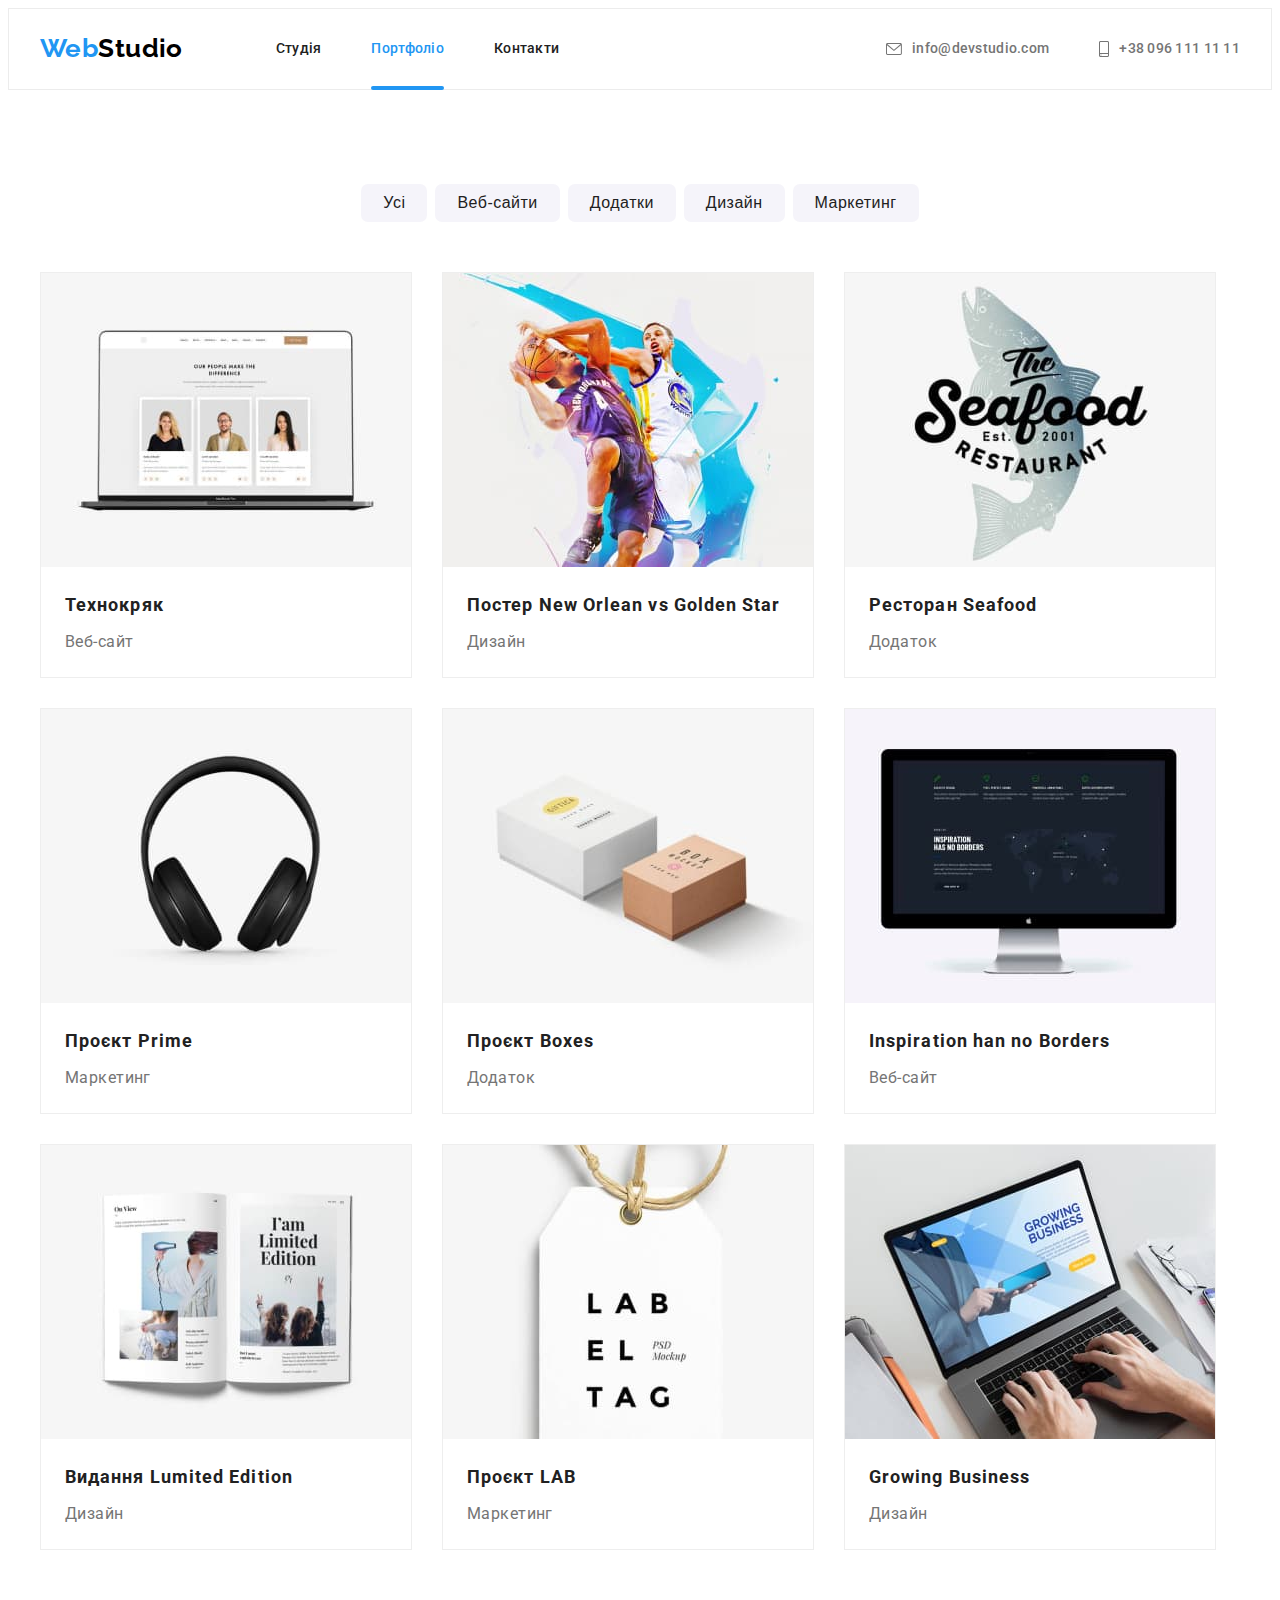
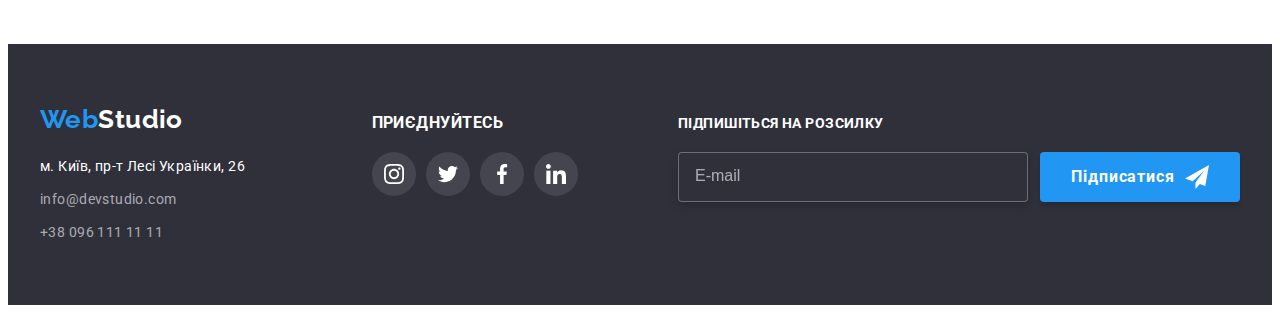
==== portfolio.html @ 1c56b386 "Homework 7 Module 7" ====
<!DOCTYPE html>
<html lang="uk">

<head>
    <meta charset="UTF-8">
    <meta http-equiv="X-UA-Compatible" content="IE=edge">
    <meta name="viewport" content="width=device-width, initial-scale=1.0">
    <title>Portfolio</title>
    <link rel="preconnect" href="https://fonts.googleapis.com">
    <link rel="preconnect" href="https://fonts.gstatic.com" crossorigin>
    <link href="https://fonts.googleapis.com/css2?family=Raleway:wght@700&family=Roboto:wght@400;500;700;900&display=swap" rel="stylesheet">
    <link rel="stylesheet" href="https://cdnjs.cloudflare.com/ajax/libs/modern-normalize/1.1.0/modern-normalize.min.css" integrity="sha512-wpPYUAdjBVSE4KJnH1VR1HeZfpl1ub8YT/NKx4PuQ5NmX2tKuGu6U/JRp5y+Y8XG2tV+wKQpNHVUX03MfMFn9Q==" crossorigin="anonymous" referrerpolicy="no-referrer" />
    <link rel="stylesheet" href="./css/style.css">
</head>

<body>
    <header class="header">
        <div class="header-container container">
        <nav class="header-nav">
        <a href="./index.html" class="logo link"><span class="accent">Web</span>Studio</a>
        <ul class="nav-list list">
            <li><a href="./index.html" class="nav-link link">Студія</a></li>
            <li><a href="./index.html" class="nav-link link current">Портфоліо</a></li>
            <li><a href="./index.html" class="nav-link link">Контакти</a></li>
        </ul>
        </nav>
      <ul class="nav-list list">
            <li><a href="mailto:info@devstudio.com" class="contact-link link"><svg width="16" height="12" class="nav-mail-icons">
                        <use href="./img/icons.svg.svg#icon-envelope"></use>
                    </svg>info@devstudio.com</a>
                </li>

                <li><a href="tel:+380961111111" class="contact-link link"><svg width="10" height="16" class="nav-tel-icons">
                        <use href="./img/icons.svg.svg#icon-smartphone"></use>
                    </svg>+38 096 111 11 11</a>
                </li>
        </ul>
        </div>
    </header>

    <main>
        <section class="buttons-section section">
            <div class="container">
            <h1 class="visually-hidden">Портфоліо</h1>
            <ul class="buttons-list list">
                <li><button type="button" class="btn">Усі</button></li>
                <li><button type="button" class="btn">Веб-сайти</button></li>
                <li><button type="button" class="btn">Додатки</button></li>
                <li><button type="button" class="btn">Дизайн</button></li>
                <li><button type="button" class="btn">Маркетинг</button></li>
            </ul>
            <ul class="projects-list list">
            <li class="projects-item">
                <div class="projects-thumb">
                <img class="projects-photo" width="370" src="./img/img_8.jpg" alt="Технокряк">
                <p class="projects-cover-text">Ресурс пропонує комплексні пропозиції з різним рівнем функціоналу та сервісів.
                  Все це дозволить відвідувачу отримати вичерпні відомості про компанію чи приватну особу.
                </p>
                </div>
                <div class="projects-container">
                <h2 class="projects-title">Технокряк</h2>
                <p class="projects-text">Веб-сайт</p>
                </div>
            </li>
            <li class="projects-item">
                <div class="projects-thumb">
                <img class="projects-photo"  width="370" src="./img/img_9.jpg" alt="Постер Новий Орлеан проти Голд Стар">
                <p class="projects-cover-text">Ресурс пропонує комплексні пропозиції з різним рівнем функціоналу та сервісів.
                  Все це дозволить відвідувачу отримати вичерпні відомості про компанію чи приватну особу.
                </p>
                </div>
                <div class="projects-container">
                <h2 class="projects-title">Постер<span lang="en"> New Orlean vs Golden Star</span></h2>
                <p class="projects-text">Дизайн</p>
                </div>
            </li>
            <li class="projects-item">
                <div class="projects-thumb">
                <img class="projects-photo" width="370" src="./img/img_10.jpg" alt="Ресторан морепродуктів">
                <p class="projects-cover-text">Ресурс пропонує комплексні пропозиції з різним рівнем функціоналу та сервісів.
                  Все це дозволить відвідувачу отримати вичерпні відомості про компанію чи приватну особу.
                </p>
                </div>
                <div class="projects-container">
                <h2 class="projects-title">Ресторан<span lang="en"> Seafood</span></h2>
                <p class="projects-text">Додаток</p>
                </div>
            </li>
            <li class="projects-item">
                <div class="projects-thumb">
                <img class="projects-photo" width="370" src="./img/img_11.jpg" alt="Проєкт прайм">
                <p class="projects-cover-text">Ресурс пропонує комплексні пропозиції з різним рівнем функціоналу та сервісів.
                  Все це дозволить відвідувачу отримати вичерпні відомості про компанію чи приватну особу.
                </p>
                </div>
                <div class="projects-container">
                <h2 class="projects-title">Проєкт<span lang="en"> Prime</span></h2>
                <p class="projects-text">Маркетинг</p>
                </div>
            </li>
            <li class="projects-item">
                <div class="projects-thumb">
                <img class="projects-photo"width="370" src="./img/img_12.jpg" alt="Проєкт боксес">
                <p class="projects-cover-text">Ресурс пропонує комплексні пропозиції з різним рівнем функціоналу та сервісів.
                  Все це дозволить відвідувачу отримати вичерпні відомості про компанію чи приватну особу.
                </p>
                </div>
                <div class="projects-container">
                <h2 class="projects-title">Проєкт<span lang="en"> Boxes</span></h2>
                <p class="projects-text">Додаток</p>
                </div>
            </li>
            <li class="projects-item">
                <div class="projects-thumb">
                <img class="projects-photo" width="370" src="./img/img_13.jpg" alt="Натхнення не має меж">
                <p class="projects-cover-text">Ресурс пропонує комплексні пропозиції з різним рівнем функціоналу та сервісів.
                  Все це дозволить відвідувачу отримати вичерпні відомості про компанію чи приватну особу.
                </p>
                </div>
                <div class="projects-container">
                <h2 lang="en" class="projects-title">Inspiration han no Borders</h2>
                <p class="projects-text">Веб-сайт</p>
                </div>
            </li>
            <li  class="projects-item">
                <div class="projects-thumb">
                <img class="projects-photo" width="370" src="./img/img_14.jpg" alt="Обмежене видання ">
                <p class="projects-cover-text">Ресурс пропонує комплексні пропозиції з різним рівнем функціоналу та сервісів.
                  Все це дозволить відвідувачу отримати вичерпні відомості про компанію чи приватну особу.
                </p>
                </div>
                <div class="projects-container">
                <h2 class="projects-title">Видання<span lang="en"> Lumited Edition</span></h2>
                <p class="projects-text">Дизайн</p>
                </div>
            </li>
            <li class="projects-item">
                <div class="projects-thumb">
                <img class="projects-photo" width="370" src="./img/img_15.jpg" alt="Проєкт ЛАБ">
                <p class="projects-cover-text">Ресурс пропонує комплексні пропозиції з різним рівнем функціоналу та сервісів.
                  Все це дозволить відвідувачу отримати вичерпні відомості про компанію чи приватну особу.
                </p>
                </div>
                <div class="projects-container">
                <h2 class="projects-title">Проєкт<span lang="en"> LAB</span></h2>
                <p class="projects-text">Маркетинг</p>
                </div>
            </li>
            <li class="projects-item">
                <div class="projects-thumb">
                <img class="projects-photo" width="370" src="./img/img_16.jpg" alt="Зростаючий бізнес">
                <p class="projects-cover-text">Ресурс пропонує комплексні пропозиції з різним рівнем функціоналу та сервісів.
                  Все це дозволить відвідувачу отримати вичерпні відомості про компанію чи приватну особу.
                </p>
                </div>
                <div class="projects-container">
                <h2 lang="en" class="projects-title">Growing Business</h2>
                <p class="projects-text">Дизайн</p>
                </div>
            </li>
            </ul>
            </div>
        </section>
    </main>

    <footer class="footer">
        <div class="container footer-container">
        <div class="footer-address-container">
        <a href="./index.html" class="logo-footer link"><span class="accent">Web</span>Studio</a>
        <address class="address-section">
        <ul class="address-list list">
            <li><a href="https://goo.gl/maps/4PZa5DfbGdoa5Pz3A" target="_blank" 
                rel="noopener norferrer nofollow" class="footer-map link">м. Київ, пр-т Лесі Українки, 26</a></li>
            <li><a href="mailto:info@devstudio.com" class="footer-contact-link link">info@devstudio.com</a></li>
            <li><a href="tel:+380961111111" class="footer-contact-link link">+38 096 111 11 11</a></li>
        </ul>
        </address>
        </div>
        <div class="social-container">
            <h3 class="social-title">приєднуйтесь</h3>
            <ul class="social-list list">
                <li class="social-items"><a href="#" class="social-link link"> 
                    <svg width="20" height="20" class="social-icons">
                        <use href="./img/icons.svg.svg#icon-instagram-footer"></use>
                    </svg>
                </a></li>
                <li class="social-items"><a href="#" class="social-link link">
                    <svg width="20" height="20" class="social-icons">
                        <use href="./img/icons.svg.svg#icon-twitter-footer"></use>
                    </svg>
                </a></li>
                <li class="social-items"><a href="#" class="social-link link">
                    <svg width="20" height="20" class="social-icons">
                        <use href="./img/icons.svg.svg#icon-facebook-footer"></use>
                    </svg>
                </a></li>
                <li class="social-items"><a href="#" class="social-link link">
                    <svg width="20" height="20" class="social-icons">
                        <use href="./img/icons.svg.svg#icon-linkedin-footer"></use>
                    </svg>
                </a></li>
            </ul>
        </div>

        <form class="footer-form">
          <p class="footer-form-text">підпишіться на розсилку</p>
          <div class="footer-form-container">
            <input class="footer-input" type="email" name="email" placeholder="E-mail"/>
            <button type="submit" class="footer-submit">
              Підписатися
              <svg class="footer-form-icon" width="24" height="24">
                <use href="./img/icons.svg.svg#icon-send"></use>
              </svg>
            </button>
          </div>
        </form>
      </div>
    </footer>
</body>
</html>
---- css/style.css ----
:root {
  --primary-white-color: #ffffff;
  --primary-text-color: #757575;
  --secondary-background-color: #2f303a;
  --title-text-color: #212121;
  --accent-color: #2196f3;
  --buttons-background: #f5f4fa;
  --footer-links-color: rgba(255, 255, 255, 0.6);

  --main-margin-bottom: 32px;

  --margin-bottom-benefits: 10px;
  --max-width: 270px;
  --margin-right: 30px;

  --transition: 250ms cubic-bezier(0.4, 0, 0.2, 1);
}

p,
h1,
h2,
h3,
h4,
h5,
h6 {
  margin: 0px;
}

ul {
  margin: 0px;
  padding-left: 0px;
}

button {
  cursor: pointer;
}

img {
  display: block;
  height: auto;
}

body {
  font-family: "Roboto", sans-serif;
  background-color: var(--primary-white-color);
  color: var(--title-text-color);
  font-size: 14px;
  letter-spacing: 0.03em;
}

.link {
  text-decoration: none;
  color: inherit;
}

.list {
  list-style: none;
}

.section {
   padding-top: 94px;
   padding-bottom: 94px;
}
/*----------HEADER-----------*/
.container {
  width: 1200px;
  padding: 0px 15px;
  margin: 0 auto;
}

.header-container {
  align-items: center;
  display: flex;
}

header {
  border: 1px solid #ECECEC;
}

.header-nav {
  display: flex;
  align-items: center;
  margin-right: auto;
}

.logo {
  font-family: "Raleway";
  font-weight: 700; 
  font-size: 26px; 
  line-height: 1.2; 
  color: black;
  display: inline-block;
  margin-right: 93px;
}

.accent {
  color: var(--accent-color);
}

.nav-list {
  display: flex;
  align-items: center;
  gap: 50px;
}

.nav-tel-icons {
  fill: currentColor;
  margin-right: 10px;
}

.nav-tel-icons:hover,
.nav-tel-icons:focus {
  fill: var(--accent-color);
}

.nav-mail-icons {
  fill: currentColor;
  margin-right: 10px;
}

.nav-mail-icons:hover,
.nav-mail-icons:focus {
  fill: var(--accent-color);
}

.nav-list:not(:last-child) {
  margin-right: 30px;
}

.nav-link {
  font-weight: 500; 
  line-height: 1.14; 
  letter-spacing: 0.02em;
  display: block;
  padding: 32px 0;
  transition: color var(--transition);
  position: relative;
}

.nav-link.current::after {
  content: '';
  width: 100%;
  height: 4px;
  position: absolute;
  bottom: -1px;
  left: 0;
  border-radius: 2px;
  background-color: var(--accent-color);
}

.nav-link:hover,
.nav-link:focus {
    color: var(--accent-color);
}

.current {
  color: var(--accent-color);
}

.contact-link {
  font-weight: 500; 
  line-height: 1.14; 
  letter-spacing: 0.02em; 
  color: var(--primary-text-color);
  display: flex;
  align-items: center;
  transition: color var(--transition);
}

.contact-link:hover,
.contact-link:focus {
  color: var(--accent-color);
}
/*------MAIN-----*/
.hero-section {
    background: var(--secondary-background-color);
    text-align: center;
    padding: 200px 0;
    background-image: linear-gradient(rgba(47, 48, 58, 0.4), rgba(47, 48, 58, 0.4)), url("../img/img_hero_bg.jpg");
    background-repeat: no-repeat;
    background-size: cover;
    background-position: center;
    max-width: 1600px;
    margin: 0 auto;
}

.hero-title {
  font-weight: 900; 
  font-size: 44px; 
  line-height: 1.36; 
  text-align: center; 
  letter-spacing: 0.06em; 
  text-transform: uppercase; 
  color: var(--primary-white-color);
  max-width: 696px;
  margin: 0 auto;
  margin-bottom: 31px;
}

.hero-btn {
  font-family: inherit; 
  font-weight: 700; 
  font-size: 16px; 
  line-height: 1.9; 
  display: block; 
  align-items: center; 
  text-align: center; 
  letter-spacing: 0.06em; 
  color: var(--primary-white-color);
  background: var(--accent-color); 
  box-shadow: 0px 4px 4px rgba(0, 0, 0, 0.15); 
  border-radius: 4px;
  margin: 0 auto;
  padding: 10px 32px;
  border-radius: 7px; 
  border: none;
  transition: var(--transition);
}

.title-btn:hover,
.title-btn:focus {
  background: #188ce8;
}
/*----MAIN BEBEFITS-----*/
.benefit-section {
    padding-bottom: 0;
}

.visually-hidden {
  position: absolute;
  width: 1px;
  height: 1px;
  margin: -1px;
  border: 0;
  padding: 0;
  white-space: nowrap;
  clip-path: inset(100%);
  clip: rect(0 0 0 0);
  overflow: hidden;
  opacity: 0;
}

.benefit-list {
  display: flex;
  gap: 30px;
}

.benefit-item {
}

.benefit-item::before {
  display: block;
  content:'';
  height: 120px;
  background-repeat: no-repeat;
  background-position: center;
  background-color: #F5F4FA;
  border-radius: 4px;
  margin-bottom: 30px;
}

.icon-antenna::before {
  background-image: url("../img/img_antenna.png");
}

.icon-clock::before {
  background-image: url("../img/img_clock.png");
}

.icon-diagram::before {
  background-image: url("../img/img_diagram.png");
}

.icon-astronaut::before {
  background-image: url("../img/img_astronaut.png");
}

.benefit-title {
  font-size: 14px; 
  line-height: 1.14; 
  text-transform: uppercase; 
  margin-bottom: var(--margin-bottom-benefits);
}

.benefit-text {
  line-height: 1.71; 
  color: var(--primary-text-color);
  max-width: var(--max-width);
}

/*-----MAIN WORK----*/
.work-section {
    background: var(--primary-white-color);
}

.section-title { 
  font-size: 36px; 
  line-height: 1.16; 
  text-align: center; 
  margin-bottom: 50px;
}
.work-list {
  display: flex;
  gap: var(--margin-right);
}
.work-item {
  position: relative;
}

.work-title {
  display: flex;
  padding: 27px;
  color: var(--primary-white-color);
  background-color: rgba(47, 48, 58, 0.8);
  font-weight: 700;
  line-height: 1.14;
  text-align: center;
  justify-content: center;
  text-transform: uppercase;
  position: absolute;
  bottom: 0;
  width: 100%;
}

/*-----MAIN TEAM----*/
.team-section {
    background: var(--buttons-background);
}

.team-list {
  display: flex;
  gap: var(--margin-right);
}

.team-item {
  background-color: var(--primary-white-color);
  box-shadow: 0px 1px 3px rgba(0, 0, 0, 0.12), 0px 1px 1px rgba(0, 0, 0, 0.14), 0px 2px 1px rgba(0, 0, 0, 0.2);
  border-radius: 0px 0px 4px 4px;
}

.team-photo {
}

.team-container {
  padding-top: 30px;
  padding-bottom: 30px;
}

.team-name {
  font-weight: 500; 
  font-size: 16px; 
  line-height: 1.18; 
  text-align: center; 
  margin-bottom: 10px;
}

.team-position {
  font-size: 16px; 
  line-height: 1.18; 
  text-align: center; 
  color: var(--primary-text-color);
  margin-bottom: 16px;
}

.team-soc-list {
  display: flex;
  justify-content: center;
  align-items: center;
}

.team-soc-items {
  width: 44px;
  height: 44px;
}

.team-soc-items:not(:last-child) {
  margin-right: 10px;
}

.team-soc-link {
  width: 100%;
  height: 100%;
  display: flex;
  justify-content: center;
  align-items: center;
  border-radius: 50%;
  background-color: var(--primary-white-color);
  color: #AFB1B8;
  transition: color var(--transition), background-color var(--transition);
}

.team-soc-link:hover,
.team-soc-link:focus {
  background-color: var(--accent-color);
  color: var(--primary-white-color);
}

.team-soc-icons {
  fill: currentColor;
}

.team-soc-icons:hover {
  fill: var(--primary-white-color);
}

.client-list {
  display: flex;
  gap: var(--margin-right);
}

.client-link {
  width: 170px;
  height: 92px;
}

.client-soc-link {
  width: 100%;
  height: 100%;
  display: flex;
  justify-content: center;
  align-items: center;
  border: 1px solid #AFB1B8;
  border-radius: 4px;
  background-color: var(--primary-white-color);
  color: #AFB1B8;
  fill: currentColor;
  transition: fill var(--transition), border-color var(--transition) ;
}

.client-soc-link:hover,
.client-soc-link:focus {
  fill: var(--accent-color);
  border-color: var(--accent-color);
}
/*-------FOOTER----*/
.footer {
    background: var(--secondary-background-color);
    padding-top: 60px;
    padding-bottom: 60px;
}

.footer-container {
  display: flex;
  align-items: baseline;
  justify-content: space-between;
}

.footer-address-container {
  min-width: 231px;
}

.logo-footer {
  font-family: "Raleway";
  font-weight: 700; 
  font-size: 26px; 
  line-height: 1.2; 
  color: var(--primary-white-color);
  display: inline-block;
}

.address-section {
  margin-top: 20px;
}

.address-list {
  display: flex;
  flex-direction: column;
  gap: 9px;
}

.footer-map {
  font-style: normal;
  line-height: 1.71; 
  color: var(--primary-white-color);
}

.footer-contact-link {
  font-style: normal;
  line-height: 1.71; 
  color: rgba(255, 255, 255, 0.6);
  transition: color var(--transition);
}

.footer-contact-link:hover,
.footer-contact-link:focus {
  color: var(--accent-color);
}


.social-title {
font-weight: 700;
line-height: 1.14;
color: var(--primary-white-color);
margin-bottom: 20px;
letter-spacing: 0.03em;
text-transform: uppercase;
margin-bottom: 20px;
}

.social-list {
  display: flex;
  align-items: center;
}

.social-items {
  width: 44px;
  height: 44px;
}

.social-items:not(:last-child) {
  margin-right: 10px;
}

.social-link {
  width: 100%;
  height: 100%;
  display: flex;
  justify-content: center;
  align-items: center;
  border-radius: 50%;
  background-color: rgba(255, 255, 255, 0.1);
  transition: background-color var(--transition);
}

.social-link:hover,
.social-link:focus {
  background-color: var(--accent-color);
}

.footer-form {
  margin: 0;
  padding: 0;
}

.footer-form-text {
  font-weight: 700;
  line-height: 1.14;
  color: var(--primary-white-color);
  margin-bottom: 20px;
  letter-spacing: 0.03em;
  text-transform: uppercase;
  margin-bottom: 20px; 
}


.footer-form-container {
  display: flex;
}

.footer-input {
  padding: 15px 155px 15px 16px;
  outline: none;
  background-color: #2f303a;
  border: 1px solid rgba(255, 255, 255, 0.3);
  filter: drop-shadow(0px 4px 4px rgba(0, 0, 0, 0.15));
  border-radius: 4px;
  color: rgba(255, 255, 255, 0.6);
  transition: outline-color var(--transition);
}

.footer-form-container input::placeholder {
  font-weight: 400;
  font-size: 16px;
  line-height: 1.25;
  color: rgba(255, 255, 255, 0.6);
}

.footer-form-container:focus-within .footer-input {
  outline: 1px solid var(--accent-color);
}

.footer-submit {
  display: inline-flex;
  justify-content: center;
  align-items: center;
  margin-left: 12px;
  width: 200px;
  height: 50px;
  font-family: 'Roboto';
  font-style: normal;
  font-weight: 700;
  font-size: 16px;
  gap: 10px;
  letter-spacing: 0.06em;
  background: var(--accent-color);
  box-shadow: 0px 4px 4px rgba(0, 0, 0, 0.15);
  border: none;
  border-radius: 4px;
  color: var(--primary-white-color);
}

.footer-form-icon {
  top: 13px;
  left: 148px;
}

/*------МОДАЛЬНОЕ ОКНО------*/
.backdrop {
  position: fixed;
  top: 0;
  left: 0;
  width: 100%;
  height: 100%;
  background-color: rgba(0, 0, 0, 0.2);
  opacity: 1;
  transition: opacity var(--transition);
}

.is-hidden {
  opacity: 0;
  pointer-events: none;
  visibility: hidden;
}

.backdrop.is-hidden .modal{
 transform: translate(-50%, -50%) scale(1.1);
}

.modal {
  position: absolute;
  top: 50%;
  left: 50%;
  height: 581px;
  width: 528px;
  transform: translate(-50%, -50%) scale(1);

  background: var(--primary-white-color);
  box-shadow: 0px 1px 3px rgba(0, 0, 0, 0.12), 0px 1px 1px rgba(0, 0, 0, 0.14), 0px 2px 1px rgba(0, 0, 0, 0.2);
  border-radius: 4px;
  transition: var(--transition);
  padding: 40px;
}

.modal-close {
  position: absolute;
  width: 30px;
  height: 30px;
  top: 8px;
  right: 8px;
  padding: 0;
  fill: #000000;
  background: var(--primary-white-color);
  border: 1px solid rgba(0, 0, 0, 0.1);
  border-radius: 50%;
  display: flex;
  align-items: center;
  justify-content: center;
  transition: outline-color var(--transition);
}

.modal-close:hover,
.modal-close:focus {
  outline: 1px solid var(--accent-color);
}

.close-icon {
  color: #000000;
  transition: fill var(--transition);
}

.close-icon:hover,
.close-icon:focus {
  fill: var(--accent-color);
}

.modal-heading {
  font-weight: 700;
  font-size: 20px;
  line-height: 1.15;
  text-align: center;
  letter-spacing: 0.03em;
  color: var(--title-text-color);
  margin-bottom: 12px;
}

.modal-input-group {
  position: relative;
  margin-bottom: 10px;
}

.modal-input-group-coment {
  margin-bottom: 20px;
}

.modal-label {
  display: block;
  margin-bottom: 4px;
  font-size: 12px;
  line-height: calc(14 / 12);
  letter-spacing: 0.01em;
  color: var(--primary-text-color);
}

.modal-input {
  width: 100%;
  height: 40px;
  border: 1px solid rgba(33, 33, 33, 0.2);
  border-radius: 4px;
  padding-left: 12px;
  transition: outline-color var(--transition);
  padding: 0 0 0 40px;
}

.modal-input-group:focus-within .modal-input {
  outline: 1px solid var(--accent-color);
}

.icon-form {
  position: absolute;
  top: 50%;
  left: 12px;
  transition: fill var(--transition);
}

.modal-input-group:focus-within .icon-form {
  fill: var(--accent-color);
}

.modal-textarea {
    display: block;
    width: 448px;
    height: 120px;
    padding: 12px 16px;
    resize: none;
    outline: none;
    cursor: pointer;
    border: 1px solid rgba(33, 33, 33, 0.2);
    border-radius: 4px;
    transition: outline-color var(--transition);
    margin-bottom: 20px;
}

.modal-input-group-coment:focus-within .modal-textarea {
  outline: 1px solid var(--accent-color);
}

.modal-input-group textarea::placeholder {
  color: rgba(117, 117, 117, 0.5);
}

.modal-contract-text {
  display: flex;
  margin-left: 12px;
  margin-bottom: 30px;
  align-items: center;
  justify-content: center;
  width: 423px;
  height: 24px;
  font-size: 14px;
  line-height: calc(24 / 14);
  color: var(--primary-text-color);
}

.modal-contract-label {
  display: flex;
  align-items: center;
  justify-content: center;
}

.modal-contract-check {
  appearance: none;
}

.icon-check {
  display: inline-block;
  margin-right: 10px;
  width: 16px;
  height: 15px;
  border: 2px solid var(--title-text-color);
  border-radius: 4px;
  transition-property: background-color, border-color;
  transition-duration: 250ms;
  transition-timing-function: cubic-bezier(0.4, 0, 0.2, 1);
}

.modal-contract-check:checked + .icon-check {
  border-color: var(--accent-color);
  background-image: url('../img/check.svg.svg');
  background-position: center;
  background-size: contain;
  background-color: var(--accent-color);
  background-origin: border-box;
}

.modal-link {
  display: block;
  padding-left: 10px;
  color: var(--accent-color);
}

.form-btn {
    padding: 0;
    margin: 0;
    display: flex;
    align-items: center;
    justify-content: center;
    margin-left: 124px;
    color: var(--primary-white-color);
    background-color: var(--accent-color);
    cursor: pointer;
    font-family: inherit;
    font-weight: 700;
    font-size: 16px;
    line-height: 1.88;
    text-align: center;
    letter-spacing: 0.06em;
    width: 200px;
    height: 50px;
    background: var(--accent-color);
    border: none;
    box-shadow: 0px 4px 4px rgb(33, 150, 243, 0.15);
    border-radius: 4px;
    transition: var(--transition);
}


/*----PORTFOLIO----*/

/*----MAIN BUTTTONS----*/
.buttons-section {
}

.buttons-list {
  display: flex;
  align-items: center;
  justify-content: center;
  gap: 8px;
  margin-bottom: 50px;
}

.btn {
  cursor: pointer;
  font-weight: 500; 
  font-size: 16px; 
  line-height: 1.625; 
  text-align: center; 
  letter-spacing: 0.03em; 
  color: var(--title-text-color);
  background: var(--buttons-background); 
  border-radius: 4px;
  display: block; 
  padding: 6px 22px;
  border-radius: 7px; 
  border: none;
  transition: color var(--transition), background-color var(--transition), box-shadow var(--transition);
}

.btn:hover,
.btn:focus {
  background-color: var(--accent-color);
  color: var(--primary-white-color);
  box-shadow: 0px 3px 1px rgba(0, 0, 0, 0.1), 0px 1px 2px rgba(0, 0, 0, 0.08), 0px 2px 2px rgba(0, 0, 0, 0.12);
}

.projects-list {
  display: flex;
  flex-wrap: wrap;
}

.projects-item {
  width: 370px;
  margin-right: var(--margin-right);
  margin-bottom: 30px;
  background-color: var(--primary-white-color);
  border: 1px solid #EEEEEE;
  transition: box-shadow var(--transition);
}

.projects-item:hover .projects-cover-text,
.projects-item:focus .projects-cover-text {
  transform: translateY(0%);
}

.projects-thumb {
  position: relative;
  overflow: hidden;
}

.projects-photo {
  display: block;
  width: 370px;
  height: 294px;
}

.projects-cover-text {
  position: absolute;
  width: 100%;
  height: 100%;
  left: 0;
  top: 0;
  padding: 63px 24px;
  font-size: 18px;
  line-height: calc(28 / 18);
  color: var(--primary-white-color);
  background-color: rgba(33, 150, 243, 0.9);
  transform: translateY(100%);
  transition: transform var(--transition);
}

.projects-item:hover,
.projects-item:focus {
  box-shadow: 0px 1px 1px rgba(0, 0, 0, 0.12), 0px 4px 4px rgba(0, 0, 0, 0.06), 1px 4px 6px rgba(0, 0, 0, 0.16);
}

.projects-item:nth-child(3n) {
  margin-right: 0;
}

.projects-item:nth-last-child(-n + 3) {
  margin-bottom: 0;
}

.projects-container {
  padding: 20px 24px;
}

.projects-title {
  font-size: 18px; 
  line-height: 2; 
  letter-spacing: 0.06em; 
  color: var(--title-text-color);
}

.projects-text { 
  font-size: 16px; 
  line-height: 1.87; 
  color: var(--primary-text-color);   
  margin-top: 4px;
}
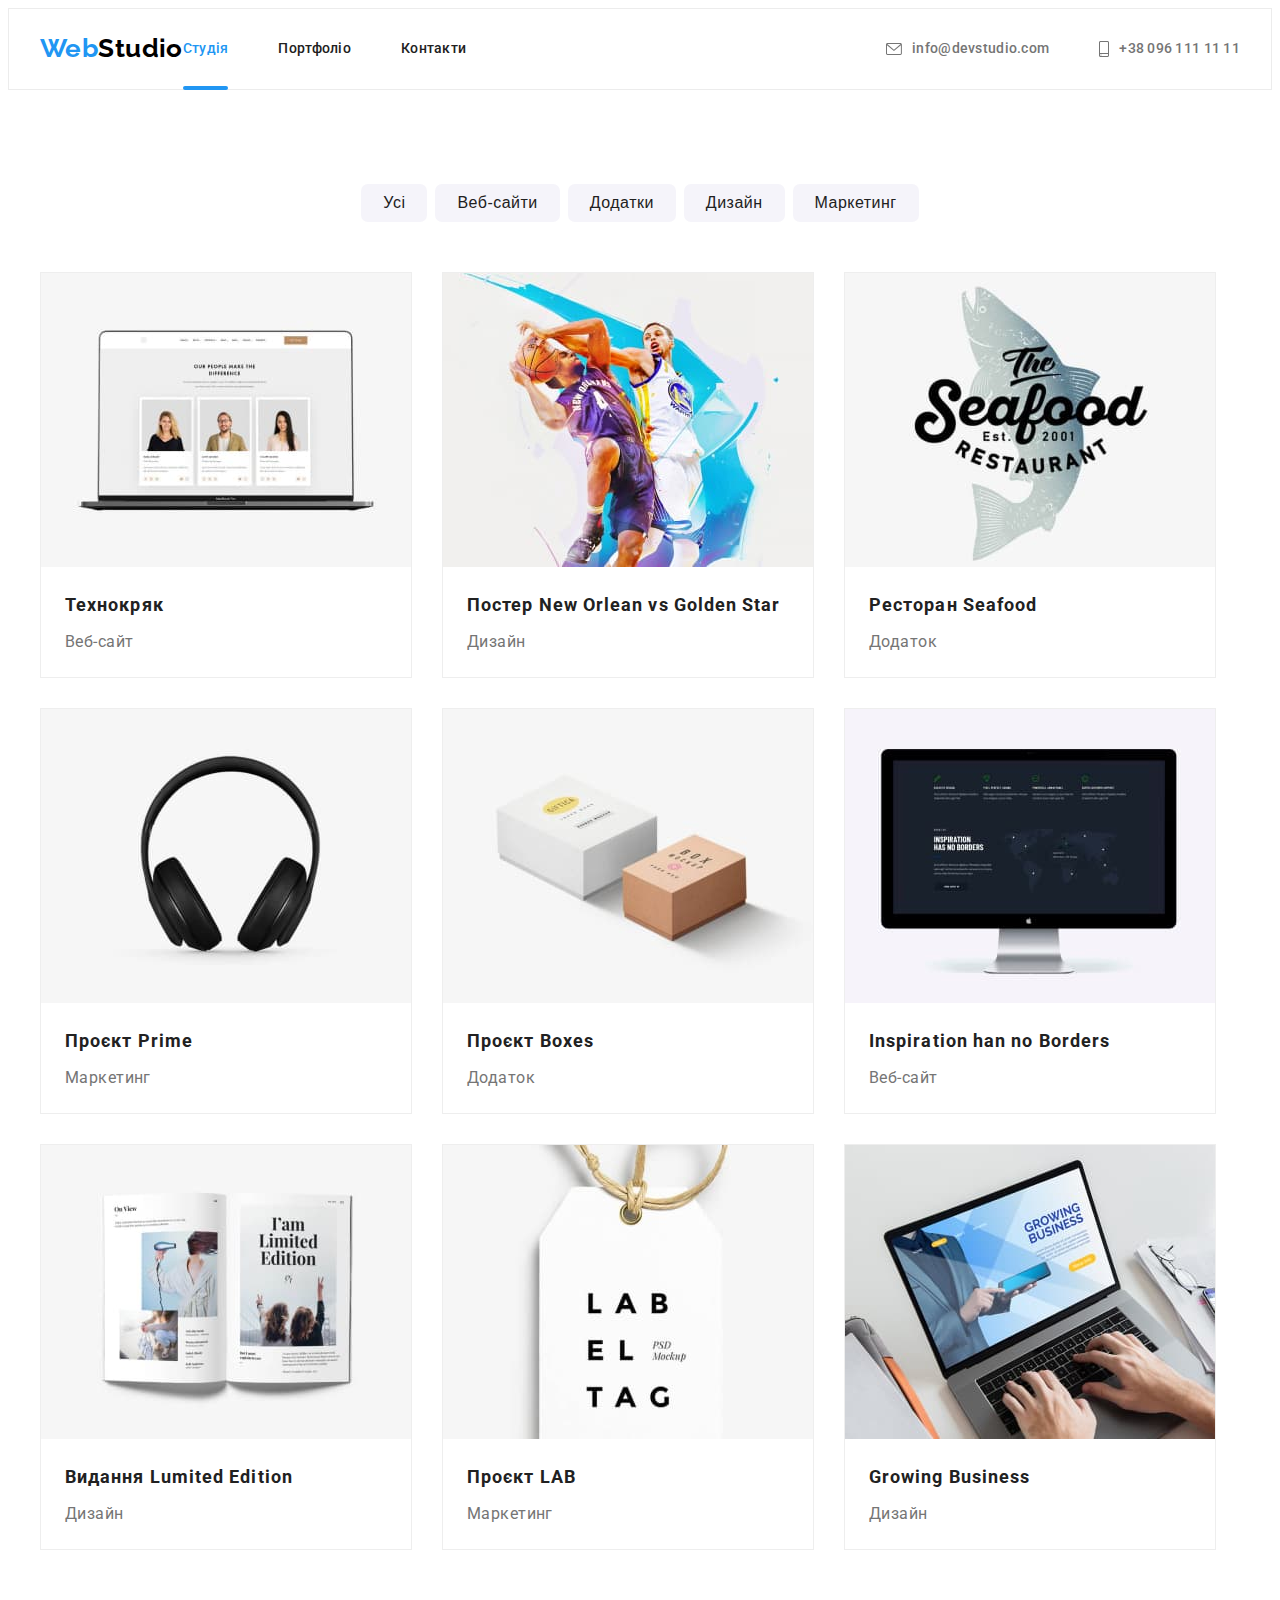
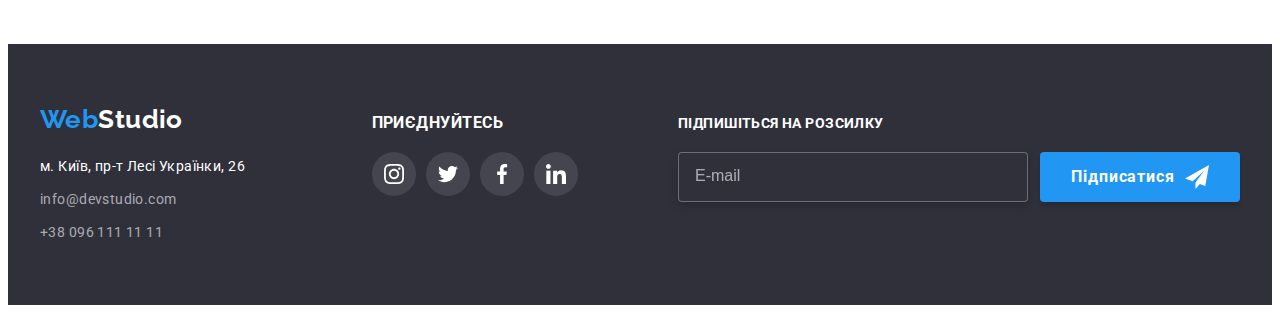
==== commit 564349f4: "Homework 7" ====
--- a/portfolio.html
+++ b/portfolio.html
@@ -10,152 +10,154 @@
     <link rel="preconnect" href="https://fonts.gstatic.com" crossorigin>
     <link href="https://fonts.googleapis.com/css2?family=Raleway:wght@700&family=Roboto:wght@400;500;700;900&display=swap" rel="stylesheet">
     <link rel="stylesheet" href="https://cdnjs.cloudflare.com/ajax/libs/modern-normalize/1.1.0/modern-normalize.min.css" integrity="sha512-wpPYUAdjBVSE4KJnH1VR1HeZfpl1ub8YT/NKx4PuQ5NmX2tKuGu6U/JRp5y+Y8XG2tV+wKQpNHVUX03MfMFn9Q==" crossorigin="anonymous" referrerpolicy="no-referrer" />
-    <link rel="stylesheet" href="./css/style.css">
+    <link rel="stylesheet" href="./css/main.min.css">
 </head>
 
 <body>
     <header class="header">
         <div class="header-container container">
-        <nav class="header-nav">
+        <nav class="navigation">
         <a href="./index.html" class="logo link"><span class="accent">Web</span>Studio</a>
-        <ul class="nav-list list">
-            <li><a href="./index.html" class="nav-link link">Студія</a></li>
-            <li><a href="./index.html" class="nav-link link current">Портфоліо</a></li>
-            <li><a href="./index.html" class="nav-link link">Контакти</a></li>
+        <ul class="navigation__list list">
+            <li><a href="./index.html" class="navigation__link link current">Студія</a></li>
+            <li><a href="./portfolio.html" class="navigation__link link">Портфоліо</a></li>
+            <li><a href="./index.html" class="navigation__link link">Контакти</a></li>
         </ul>
         </nav>
-      <ul class="nav-list list">
-            <li><a href="mailto:info@devstudio.com" class="contact-link link"><svg width="16" height="12" class="nav-mail-icons">
+        <div class="connection">
+        <ul class="connection__list list">
+            <li><a href="mailto:info@devstudio.com" class="connection__link link"><svg width="16" height="12" class="connection__mail">
                         <use href="./img/icons.svg.svg#icon-envelope"></use>
                     </svg>info@devstudio.com</a>
                 </li>
 
-                <li><a href="tel:+380961111111" class="contact-link link"><svg width="10" height="16" class="nav-tel-icons">
+                <li><a href="tel:+380961111111" class="connection__link link"><svg width="10" height="16" class="connection__tel">
                         <use href="./img/icons.svg.svg#icon-smartphone"></use>
                     </svg>+38 096 111 11 11</a>
                 </li>
         </ul>
         </div>
+        </div>
     </header>
 
     <main>
-        <section class="buttons-section section">
+        <section class="buttons section">
             <div class="container">
             <h1 class="visually-hidden">Портфоліо</h1>
-            <ul class="buttons-list list">
-                <li><button type="button" class="btn">Усі</button></li>
-                <li><button type="button" class="btn">Веб-сайти</button></li>
-                <li><button type="button" class="btn">Додатки</button></li>
-                <li><button type="button" class="btn">Дизайн</button></li>
-                <li><button type="button" class="btn">Маркетинг</button></li>
+            <ul class="buttons__list list">
+                <li><button type="button" class="buttons__btn">Усі</button></li>
+                <li><button type="button" class="buttons__btn">Веб-сайти</button></li>
+                <li><button type="button" class="buttons__btn">Додатки</button></li>
+                <li><button type="button" class="buttons__btn">Дизайн</button></li>
+                <li><button type="button" class="buttons__btn">Маркетинг</button></li>
             </ul>
-            <ul class="projects-list list">
-            <li class="projects-item">
-                <div class="projects-thumb">
-                <img class="projects-photo" width="370" src="./img/img_8.jpg" alt="Технокряк">
-                <p class="projects-cover-text">Ресурс пропонує комплексні пропозиції з різним рівнем функціоналу та сервісів.
-                  Все це дозволить відвідувачу отримати вичерпні відомості про компанію чи приватну особу.
-                </p>
-                </div>
-                <div class="projects-container">
-                <h2 class="projects-title">Технокряк</h2>
-                <p class="projects-text">Веб-сайт</p>
-                </div>
-            </li>
-            <li class="projects-item">
-                <div class="projects-thumb">
-                <img class="projects-photo"  width="370" src="./img/img_9.jpg" alt="Постер Новий Орлеан проти Голд Стар">
-                <p class="projects-cover-text">Ресурс пропонує комплексні пропозиції з різним рівнем функціоналу та сервісів.
-                  Все це дозволить відвідувачу отримати вичерпні відомості про компанію чи приватну особу.
-                </p>
-                </div>
-                <div class="projects-container">
-                <h2 class="projects-title">Постер<span lang="en"> New Orlean vs Golden Star</span></h2>
-                <p class="projects-text">Дизайн</p>
-                </div>
-            </li>
-            <li class="projects-item">
-                <div class="projects-thumb">
-                <img class="projects-photo" width="370" src="./img/img_10.jpg" alt="Ресторан морепродуктів">
-                <p class="projects-cover-text">Ресурс пропонує комплексні пропозиції з різним рівнем функціоналу та сервісів.
-                  Все це дозволить відвідувачу отримати вичерпні відомості про компанію чи приватну особу.
-                </p>
-                </div>
-                <div class="projects-container">
-                <h2 class="projects-title">Ресторан<span lang="en"> Seafood</span></h2>
-                <p class="projects-text">Додаток</p>
-                </div>
-            </li>
-            <li class="projects-item">
-                <div class="projects-thumb">
-                <img class="projects-photo" width="370" src="./img/img_11.jpg" alt="Проєкт прайм">
-                <p class="projects-cover-text">Ресурс пропонує комплексні пропозиції з різним рівнем функціоналу та сервісів.
-                  Все це дозволить відвідувачу отримати вичерпні відомості про компанію чи приватну особу.
-                </p>
-                </div>
-                <div class="projects-container">
-                <h2 class="projects-title">Проєкт<span lang="en"> Prime</span></h2>
-                <p class="projects-text">Маркетинг</p>
-                </div>
-            </li>
-            <li class="projects-item">
-                <div class="projects-thumb">
-                <img class="projects-photo"width="370" src="./img/img_12.jpg" alt="Проєкт боксес">
-                <p class="projects-cover-text">Ресурс пропонує комплексні пропозиції з різним рівнем функціоналу та сервісів.
-                  Все це дозволить відвідувачу отримати вичерпні відомості про компанію чи приватну особу.
-                </p>
-                </div>
-                <div class="projects-container">
-                <h2 class="projects-title">Проєкт<span lang="en"> Boxes</span></h2>
-                <p class="projects-text">Додаток</p>
-                </div>
-            </li>
-            <li class="projects-item">
-                <div class="projects-thumb">
-                <img class="projects-photo" width="370" src="./img/img_13.jpg" alt="Натхнення не має меж">
-                <p class="projects-cover-text">Ресурс пропонує комплексні пропозиції з різним рівнем функціоналу та сервісів.
-                  Все це дозволить відвідувачу отримати вичерпні відомості про компанію чи приватну особу.
-                </p>
-                </div>
-                <div class="projects-container">
-                <h2 lang="en" class="projects-title">Inspiration han no Borders</h2>
-                <p class="projects-text">Веб-сайт</p>
-                </div>
-            </li>
-            <li  class="projects-item">
-                <div class="projects-thumb">
-                <img class="projects-photo" width="370" src="./img/img_14.jpg" alt="Обмежене видання ">
-                <p class="projects-cover-text">Ресурс пропонує комплексні пропозиції з різним рівнем функціоналу та сервісів.
-                  Все це дозволить відвідувачу отримати вичерпні відомості про компанію чи приватну особу.
-                </p>
-                </div>
-                <div class="projects-container">
-                <h2 class="projects-title">Видання<span lang="en"> Lumited Edition</span></h2>
-                <p class="projects-text">Дизайн</p>
-                </div>
-            </li>
-            <li class="projects-item">
-                <div class="projects-thumb">
-                <img class="projects-photo" width="370" src="./img/img_15.jpg" alt="Проєкт ЛАБ">
-                <p class="projects-cover-text">Ресурс пропонує комплексні пропозиції з різним рівнем функціоналу та сервісів.
-                  Все це дозволить відвідувачу отримати вичерпні відомості про компанію чи приватну особу.
-                </p>
-                </div>
-                <div class="projects-container">
-                <h2 class="projects-title">Проєкт<span lang="en"> LAB</span></h2>
-                <p class="projects-text">Маркетинг</p>
-                </div>
-            </li>
-            <li class="projects-item">
-                <div class="projects-thumb">
-                <img class="projects-photo" width="370" src="./img/img_16.jpg" alt="Зростаючий бізнес">
-                <p class="projects-cover-text">Ресурс пропонує комплексні пропозиції з різним рівнем функціоналу та сервісів.
-                  Все це дозволить відвідувачу отримати вичерпні відомості про компанію чи приватну особу.
-                </p>
-                </div>
-                <div class="projects-container">
-                <h2 lang="en" class="projects-title">Growing Business</h2>
-                <p class="projects-text">Дизайн</p>
+            <ul class="projects__list list">
+            <li class="projects__item">
+                <div class="projects__thumb">
+                <img class="projects__photo" width="370" src="./img/img_8.jpg" alt="Технокряк">
+                <p class="projects__cover-text">Ресурс пропонує комплексні пропозиції з різним рівнем функціоналу та сервісів.
+                  Все це дозволить відвідувачу отримати вичерпні відомості про компанію чи приватну особу.
+                </p>
+                </div>
+                <div class="projects">
+                <h2 class="projects__title">Технокряк</h2>
+                <p class="projects__text">Веб-сайт</p>
+                </div>
+            </li>
+            <li class="projects__item">
+                <div class="projects__thumb">
+                <img class="projects__photo"  width="370" src="./img/img_9.jpg" alt="Постер Новий Орлеан проти Голд Стар">
+                <p class="projects__cover-text">Ресурс пропонує комплексні пропозиції з різним рівнем функціоналу та сервісів.
+                  Все це дозволить відвідувачу отримати вичерпні відомості про компанію чи приватну особу.
+                </p>
+                </div>
+                <div class="projects">
+                <h2 class="projects__title">Постер<span lang="en"> New Orlean vs Golden Star</span></h2>
+                <p class="projects__text">Дизайн</p>
+                </div>
+            </li>
+            <li class="projects__item">
+                <div class="projects__thumb">
+                <img class="projects__photo" width="370" src="./img/img_10.jpg" alt="Ресторан морепродуктів">
+                <p class="projects__cover-text">Ресурс пропонує комплексні пропозиції з різним рівнем функціоналу та сервісів.
+                  Все це дозволить відвідувачу отримати вичерпні відомості про компанію чи приватну особу.
+                </p>
+                </div>
+                <div class="projects">
+                <h2 class="projects__title">Ресторан<span lang="en"> Seafood</span></h2>
+                <p class="projects__text">Додаток</p>
+                </div>
+            </li>
+            <li class="projects__item">
+                <div class="projects__thumb">
+                <img class="projects__photo" width="370" src="./img/img_11.jpg" alt="Проєкт прайм">
+                <p class="projects__cover-text">Ресурс пропонує комплексні пропозиції з різним рівнем функціоналу та сервісів.
+                  Все це дозволить відвідувачу отримати вичерпні відомості про компанію чи приватну особу.
+                </p>
+                </div>
+                <div class="projects">
+                <h2 class="projects__title">Проєкт<span lang="en"> Prime</span></h2>
+                <p class="projects__text">Маркетинг</p>
+                </div>
+            </li>
+            <li class="projects__item">
+                <div class="projects__thumb">
+                <img class="projects__photo"width="370" src="./img/img_12.jpg" alt="Проєкт боксес">
+                <p class="projects__cover-text">Ресурс пропонує комплексні пропозиції з різним рівнем функціоналу та сервісів.
+                  Все це дозволить відвідувачу отримати вичерпні відомості про компанію чи приватну особу.
+                </p>
+                </div>
+                <div class="projects">
+                <h2 class="projects__title">Проєкт<span lang="en"> Boxes</span></h2>
+                <p class="projects__text">Додаток</p>
+                </div>
+            </li>
+            <li class="projects__item">
+                <div class="projects__thumb">
+                <img class="projects__photo" width="370" src="./img/img_13.jpg" alt="Натхнення не має меж">
+                <p class="projects__cover-text">Ресурс пропонує комплексні пропозиції з різним рівнем функціоналу та сервісів.
+                  Все це дозволить відвідувачу отримати вичерпні відомості про компанію чи приватну особу.
+                </p>
+                </div>
+                <div class="projects">
+                <h2 lang="en" class="projects__title">Inspiration han no Borders</h2>
+                <p class="projects__text">Веб-сайт</p>
+                </div>
+            </li>
+            <li  class="projects__item">
+                <div class="projects__thumb">
+                <img class="projects__photo" width="370" src="./img/img_14.jpg" alt="Обмежене видання ">
+                <p class="projects__cover-text">Ресурс пропонує комплексні пропозиції з різним рівнем функціоналу та сервісів.
+                  Все це дозволить відвідувачу отримати вичерпні відомості про компанію чи приватну особу.
+                </p>
+                </div>
+                <div class="projects">
+                <h2 class="projects__title">Видання<span lang="en"> Lumited Edition</span></h2>
+                <p class="projects__text">Дизайн</p>
+                </div>
+            </li>
+            <li class="projects__item">
+                <div class="projects__thumb">
+                <img class="projects__photo" width="370" src="./img/img_15.jpg" alt="Проєкт ЛАБ">
+                <p class="projects__cover-text">Ресурс пропонує комплексні пропозиції з різним рівнем функціоналу та сервісів.
+                  Все це дозволить відвідувачу отримати вичерпні відомості про компанію чи приватну особу.
+                </p>
+                </div>
+                <div class="projects">
+                <h2 class="projects__title">Проєкт<span lang="en"> LAB</span></h2>
+                <p class="projects__text">Маркетинг</p>
+                </div>
+            </li>
+            <li class="projects__item">
+                <div class="projects__thumb">
+                <img class="projects__photo" width="370" src="./img/img_16.jpg" alt="Зростаючий бізнес">
+                <p class="projects__cover-text">Ресурс пропонує комплексні пропозиції з різним рівнем функціоналу та сервісів.
+                  Все це дозволить відвідувачу отримати вичерпні відомості про компанію чи приватну особу.
+                </p>
+                </div>
+                <div class="projects">
+                <h2 lang="en" class="projects__title">Growing Business</h2>
+                <p class="projects__text">Дизайн</p>
                 </div>
             </li>
             </ul>
@@ -163,39 +165,43 @@
         </section>
     </main>
 
-    <footer class="footer">
+     <footer class="footer">
         <div class="container footer-container">
-        <div class="footer-address-container">
-        <a href="./index.html" class="logo-footer link"><span class="accent">Web</span>Studio</a>
-        <address class="address-section">
-        <ul class="address-list list">
+
+        <div class="address-container">
+        <a href="./index.html" class="address-container__logo-footer link"><span class="accent">Web</span>Studio</a>
+
+        <address class="address">
+        <ul class="address__list list">
             <li><a href="https://goo.gl/maps/4PZa5DfbGdoa5Pz3A" target="_blank" 
-                rel="noopener norferrer nofollow" class="footer-map link">м. Київ, пр-т Лесі Українки, 26</a></li>
-            <li><a href="mailto:info@devstudio.com" class="footer-contact-link link">info@devstudio.com</a></li>
-            <li><a href="tel:+380961111111" class="footer-contact-link link">+38 096 111 11 11</a></li>
+                rel="noopener norferrer nofollow" class="address__map link">м. Київ, пр-т Лесі Українки, 26</a></li>
+            <li><a href="mailto:info@devstudio.com" class="address__connection-link link">info@devstudio.com</a></li>
+            <li><a href="tel:+380961111111" class="address__connection-link link">+38 096 111 11 11</a></li>
         </ul>
         </address>
-        </div>
-        <div class="social-container">
-            <h3 class="social-title">приєднуйтесь</h3>
-            <ul class="social-list list">
-                <li class="social-items"><a href="#" class="social-link link"> 
-                    <svg width="20" height="20" class="social-icons">
+
+        </div>
+
+        <div class="social">
+            <h3 class="social__title">приєднуйтесь</h3>
+            <ul class="social__list list">
+                <li class="social__items"><a href="#" class="social__link link"> 
+                    <svg width="20" height="20" class="social__icons">
                         <use href="./img/icons.svg.svg#icon-instagram-footer"></use>
                     </svg>
                 </a></li>
-                <li class="social-items"><a href="#" class="social-link link">
-                    <svg width="20" height="20" class="social-icons">
+                <li class="social__items"><a href="#" class="social__link link">
+                    <svg width="20" height="20" class="social__icons">
                         <use href="./img/icons.svg.svg#icon-twitter-footer"></use>
                     </svg>
                 </a></li>
-                <li class="social-items"><a href="#" class="social-link link">
-                    <svg width="20" height="20" class="social-icons">
+                <li class="social__items"><a href="#" class="social__link link">
+                    <svg width="20" height="20" class="social__icons">
                         <use href="./img/icons.svg.svg#icon-facebook-footer"></use>
                     </svg>
                 </a></li>
-                <li class="social-items"><a href="#" class="social-link link">
-                    <svg width="20" height="20" class="social-icons">
+                <li class="social__items"><a href="#" class="social__link link">
+                    <svg width="20" height="20" class="social__icons">
                         <use href="./img/icons.svg.svg#icon-linkedin-footer"></use>
                     </svg>
                 </a></li>
@@ -203,12 +209,12 @@
         </div>
 
         <form class="footer-form">
-          <p class="footer-form-text">підпишіться на розсилку</p>
-          <div class="footer-form-container">
-            <input class="footer-input" type="email" name="email" placeholder="E-mail"/>
-            <button type="submit" class="footer-submit">
+          <p class="footer-form__text">підпишіться на розсилку</p>
+          <div class="form-container">
+            <input class="form-container__input" type="email" name="email" placeholder="E-mail"/>
+            <button type="submit" class="form-container__submit">
               Підписатися
-              <svg class="footer-form-icon" width="24" height="24">
+              <svg class="form-container__icon" width="24" height="24">
                 <use href="./img/icons.svg.svg#icon-send"></use>
               </svg>
             </button>
@@ -216,5 +222,5 @@
         </form>
       </div>
     </footer>
-</body>
+    </body>
 </html>--- a/css/main.min.css
+++ b/css/main.min.css
@@ -0,0 +1 @@
+p,h1,h2,h3,h4,h5,h6{margin:0px}ul{margin:0px;padding-left:0px}.link{text-decoration:none;color:inherit}.list{list-style:none}button{cursor:pointer}img{display:block;height:auto}body{font-family:"Roboto",sans-serif;background-color:var(--primary-white-color);color:var(--title-text-color);font-size:14px;letter-spacing:.03em}.section{padding-top:94px;padding-bottom:94px}.section-title{font-size:36px;line-height:1.16;text-align:center;margin-bottom:50px}.visually-hidden{position:absolute;width:1px;height:1px;margin:-1px;border:0;padding:0;white-space:nowrap;-webkit-clip-path:inset(100%);clip-path:inset(100%);clip:rect(0 0 0 0);overflow:hidden;opacity:0}:root{--primary-white-color: #ffffff;--primary-text-color: #757575;--secondary-background-color: #2f303a;--title-text-color: #212121;--accent-color: #2196f3;--buttons-background: #f5f4fa;--footer-links-color: rgba(255, 255, 255, 0.6);--main-margin-bottom: 32px;--margin-bottom-benefits: 10px;--max-width: 270px;--margin-right: 30px;--transition: 250ms cubic-bezier(0.4, 0, 0.2, 1)}.buttons__list,.modal__form-btn,.modal__contract-label,.modal__contract-text,.modal__close,.social__link,.social__list,.client__soc-link,.team__soc-link,.team__soc-list,.connection__link,.connection__list,.navigation__list,.navigation,.header-container{display:flex;align-items:center}.container{width:1200px;padding:0px 15px;margin:0 auto}.header{border:1px solid #ececec}.navigation{margin-right:auto}.logo{font-family:"Raleway";font-size:26px;font-weight:700;line-height:1.2;letter-spacing:em;color:#000;display:inline-block}.header-logo{margin-right:93px}.accent{color:var(--accent-color)}.navigation__list{gap:50px}.navigation__list:not(:last-child){margin-right:30px}.navigation__link{font-size:px;font-weight:500;line-height:1.14;letter-spacing:0.02em;display:block;padding:32px 0;transition:color var(--transition);position:relative}.navigation__link:hover,.navigation__link:focus{color:var(--accent-color)}.navigation__link.current::after{content:"";width:100%;height:4px;position:absolute;bottom:-1px;left:0;border-radius:2px;background-color:var(--accent-color)}.current{color:var(--accent-color)}.connection__list{gap:50px}.connection__list:not(:last-child){margin-right:30px}.connection__link{font-size:px;font-weight:500;line-height:1.14;letter-spacing:0.02em;color:var(--primary-text-color);transition:color var(--transition)}.connection__link:hover,.connection__link:focus{color:var(--accent-color)}.connection__mail{fill:currentColor;margin-right:10px}.connection__mail:hover,.connection__mail:focus{fill:var(--accent-color)}.connection__tel{fill:currentColor;margin-right:10px}.connection__tel:hover,.connection__tel:focus{fill:var(--accent-color)}.hero{background:var(--secondary-background-color);text-align:center;padding:200px 0;background-image:linear-gradient(rgba(47, 48, 58, 0.4), rgba(47, 48, 58, 0.4)),url("../img/img_hero_bg.jpg");background-repeat:no-repeat;background-size:cover;background-position:center;max-width:1600px;margin:0 auto}.hero__title{font-size:44px;font-weight:900;line-height:1.36;letter-spacing:0.06em;text-align:center;text-transform:uppercase;max-width:696px;margin:0 auto;margin-bottom:31px}.title--light-color{color:var(--primary-white-color)}.hero__btn{font-size:16px;font-weight:700;line-height:1.9;letter-spacing:0.06em;font-family:inherit;display:block;align-items:center;text-align:center;color:var(--primary-white-color);background:var(--accent-color);box-shadow:0px 4px 4px rgba(0,0,0,.15);border-radius:4px;margin:0 auto;padding:10px 32px;border-radius:7px;border:none;transition:var(--transition)}.hero__btn:hover,.hero__btn:focus{background:#188ce8}.benefit{padding-bottom:0}.benefit__list{display:flex;gap:30px}.benefit__item::before{display:block;content:"";height:120px;background-repeat:no-repeat;background-position:center;background-color:#f5f4fa;border-radius:4px;margin-bottom:30px}.icon-antenna::before{background-image:url("../img/img_antenna.png")}.icon-clock::before{background-image:url("../img/img_clock.png")}.icon-diagram::before{background-image:url("../img/img_diagram.png")}.icon-astronaut::before{background-image:url("../img/img_astronaut.png")}.benefit__title{font-size:14px;line-height:1.14;letter-spacing:em;text-transform:uppercase;margin-bottom:var(--margin-bottom-benefits)}.benefit__text{line-height:1.71;color:var(--primary-text-color);max-width:var(--max-width)}.work{background:var(--primary-white-color)}.work__list{display:flex;gap:var(--margin-right)}.work__item{position:relative}.work__title{font-size:px;font-weight:700;line-height:1.14;letter-spacing:em;display:flex;padding:27px;color:var(--primary-white-color);background-color:rgba(47,48,58,.8);text-align:center;justify-content:center;text-transform:uppercase;position:absolute;bottom:0;width:100%}.team{background:var(--buttons-background)}.team__list{display:flex;gap:var(--margin-right)}.team__item{background-color:var(--primary-white-color);box-shadow:0px 1px 3px rgba(0,0,0,.12),0px 1px 1px rgba(0,0,0,.14),0px 2px 1px rgba(0,0,0,.2);border-radius:0px 0px 4px 4px}.team__container{padding-top:30px;padding-bottom:30px}.team__name{font-size:16px;font-weight:500;line-height:1.18;letter-spacing:em;text-align:center;margin-bottom:10px}.team__position{font-size:16px;line-height:1.18;letter-spacing:em;text-align:center;color:var(--primary-text-color);margin-bottom:16px}.team__soc-list{justify-content:center}.team__soc-items{width:44px;height:44px}.team__soc-items:not(:last-child){margin-right:10px}.team__soc-link{width:100%;height:100%;justify-content:center;border-radius:50%;background-color:var(--primary-white-color);color:#afb1b8;transition:color var(--transition),background-color var(--transition)}.team__soc-link:hover,.team__soc-link:focus{background-color:var(--accent-color);color:var(--primary-white-color)}.team__soc-icons{fill:currentColor}.team__soc-icons:hover{fill:var(--primary-white-color)}.client__list{display:flex;gap:var(--margin-right)}.client__link{width:170px;height:92px}.client__soc-link{width:100%;height:100%;justify-content:center;border:1px solid #afb1b8;border-radius:4px;background-color:var(--primary-white-color);color:#afb1b8;fill:currentColor;transition:fill var(--transition),border-color var(--transition)}.client__soc-link:hover,.client__soc-link:focus{fill:var(--accent-color);border-color:var(--accent-color)}.footer{background:var(--secondary-background-color);padding-top:60px;padding-bottom:60px}.footer-container{display:flex;align-items:baseline;justify-content:space-between}.address-container{min-width:231px}.address-container__logo-footer{font-size:26px;font-weight:700;line-height:1.2;letter-spacing:em;font-family:"Raleway";color:var(--primary-white-color);display:inline-block}.address{margin-top:20px}.address__list{display:flex;flex-direction:column;gap:9px}.address__map{font-style:normal;line-height:1.71;color:var(--primary-white-color)}.address__connection-link{font-style:normal;line-height:1.71;color:rgba(255,255,255,.6);transition:color var(--transition)}.address__connection-link:hover,.address__connection-link:focus{color:var(--accent-color)}.social__title{font-size:px;font-weight:700;line-height:1.14;letter-spacing:0.03em;color:var(--primary-white-color);margin-bottom:20px;text-transform:uppercase;margin-bottom:20px}.social__items{width:44px;height:44px}.social__items:not(:last-child){margin-right:10px}.social__link{width:100%;height:100%;justify-content:center;border-radius:50%;background-color:rgba(255,255,255,.1);transition:background-color var(--transition)}.social__link:hover,.social__link:focus{background-color:var(--accent-color)}.footer-form{margin:0;padding:0}.footer-form__text{font-size:px;font-weight:700;line-height:1.14;letter-spacing:0.03em;color:var(--primary-white-color);margin-bottom:20px;text-transform:uppercase;margin-bottom:20px}.form-container{display:flex}.form-container input::-moz-placeholder{font-size:16px;font-weight:400;line-height:1.25;letter-spacing:em;color:rgba(255,255,255,.6)}.form-container input:-ms-input-placeholder{font-size:16px;font-weight:400;line-height:1.25;letter-spacing:em;color:rgba(255,255,255,.6)}.form-container input::placeholder{font-size:16px;font-weight:400;line-height:1.25;letter-spacing:em;color:rgba(255,255,255,.6)}.form-container:focus-within .footer-input{outline:1px solid var(--accent-color)}.form-container__input{padding:15px 155px 15px 16px;outline:none;background-color:#2f303a;border:1px solid rgba(255,255,255,.3);filter:drop-shadow(0px 4px 4px rgba(0, 0, 0, 0.15));border-radius:4px;color:rgba(255,255,255,.6);transition:outline-color var(--transition)}.form-container__submit{font-size:16px;font-weight:700;letter-spacing:0.06em;display:inline-flex;justify-content:center;align-items:center;margin-left:12px;width:200px;height:50px;font-family:"Roboto";font-style:normal;gap:10px;background:var(--accent-color);box-shadow:0px 4px 4px rgba(0,0,0,.15);border:none;border-radius:4px;color:var(--primary-white-color)}.form-container__icon{top:13px;left:148px}.backdrop{position:fixed;top:0;left:0;width:100%;height:100%;background-color:rgba(0,0,0,.2);opacity:1;transition:opacity var(--transition)}.is-hidden{opacity:0;pointer-events:none;visibility:hidden}.backdrop.is-hidden .modal{transform:translate(-50%, -50%) scale(1.1)}.modal{position:absolute;top:50%;left:50%;height:581px;width:528px;transform:translate(-50%, -50%) scale(1);background:var(--primary-white-color);box-shadow:0px 1px 3px rgba(0,0,0,.12),0px 1px 1px rgba(0,0,0,.14),0px 2px 1px rgba(0,0,0,.2);border-radius:4px;transition:var(--transition);padding:40px}.modal__close{position:absolute;width:30px;height:30px;top:8px;right:8px;padding:0;fill:#000;background:var(--primary-white-color);border:1px solid rgba(0,0,0,.1);border-radius:50%;justify-content:center;transition:outline-color var(--transition)}.modal__close:hover,.modal__close:focus{outline:1px solid var(--accent-color)}.modal__icon{color:#000;transition:fill var(--transition)}.modal__icon:hover,.modal__icon:focus{fill:var(--accent-color)}.modal__heading{font-size:20px;font-weight:700;line-height:1.15;letter-spacing:0.03em;text-align:center;color:var(--title-text-color);margin-bottom:12px}.modal__input-group{position:relative;margin-bottom:10px}.modal__input-group-coment{margin-bottom:20px}.modal__label{display:block;margin-bottom:4px;font-size:12px;line-height:1.1666666667;letter-spacing:.01em;color:var(--primary-text-color)}.modal__input{width:100%;height:40px;border:1px solid rgba(33,33,33,.2);border-radius:4px;padding-left:12px;transition:outline-color var(--transition);padding:0 0 0 40px}.modal__input-group:focus-within .modal__input{outline:1px solid var(--accent-color)}.modal__icon-form{position:absolute;top:50%;left:12px;transition:fill var(--transition)}.modal__input-group:focus-within .modal__icon-form{fill:var(--accent-color)}.modal__textarea{display:block;width:448px;height:120px;padding:12px 16px;resize:none;outline:none;cursor:pointer;border:1px solid rgba(33,33,33,.2);border-radius:4px;transition:outline-color var(--transition);margin-bottom:20px}.modal__input-group-coment:focus-within .modal__textarea{outline:1px solid var(--accent-color)}.modal__input-group textarea::-moz-placeholder{color:rgba(117,117,117,.5)}.modal__input-group textarea:-ms-input-placeholder{color:rgba(117,117,117,.5)}.modal__input-group textarea::placeholder{color:rgba(117,117,117,.5)}.modal__contract-text{margin-left:12px;margin-bottom:30px;justify-content:center;width:423px;height:24px;font-size:14px;line-height:1.7142857143;color:var(--primary-text-color)}.modal__contract-label{justify-content:center}.modal__contract-check{-webkit-appearance:none;-moz-appearance:none;appearance:none}.modal__icon-check{display:inline-block;margin-right:10px;width:16px;height:15px;border:2px solid var(--title-text-color);border-radius:4px;transition-property:background-color,border-color;transition-duration:250ms;transition-timing-function:cubic-bezier(0.4, 0, 0.2, 1)}.modal__contract-check:checked+.modal__icon-check{border-color:var(--accent-color);background-image:url("../img/check.svg.svg");background-position:center;background-size:contain;background-color:var(--accent-color);background-origin:border-box}.modal__link{display:block;padding-left:10px;color:var(--accent-color)}.modal__form-btn{font-size:16px;font-weight:700;line-height:1.88;letter-spacing:0.06em;padding:0;margin:0;justify-content:center;margin-left:124px;color:var(--primary-white-color);background-color:var(--accent-color);cursor:pointer;font-family:inherit;text-align:center;width:200px;height:50px;background:var(--accent-color);border:none;box-shadow:0px 4px 4px rgba(33,150,243,.15);border-radius:4px;transition:var(--transition)}.buttons__list{justify-content:center;gap:8px;margin-bottom:50px}.buttons__btn{font-size:16px;font-weight:500;line-height:1.625;letter-spacing:0.03em;cursor:pointer;text-align:center;color:var(--title-text-color);background:var(--buttons-background);border-radius:4px;display:block;padding:6px 22px;border-radius:7px;border:none;transition:color var(--transition),background-color var(--transition),box-shadow var(--transition)}.buttons__btn:hover,.buttons__btn:focus{background-color:var(--accent-color);color:var(--primary-white-color);box-shadow:0px 3px 1px rgba(0,0,0,.1),0px 1px 2px rgba(0,0,0,.08),0px 2px 2px rgba(0,0,0,.12)}.projects__list{display:flex;flex-wrap:wrap}.projects__item{width:370px;margin-right:var(--margin-right);margin-bottom:30px;background-color:var(--primary-white-color);border:1px solid #eee;transition:box-shadow var(--transition)}.projects__item:hover,.projects__item:focus{box-shadow:0px 1px 1px rgba(0,0,0,.12),0px 4px 4px rgba(0,0,0,.06),1px 4px 6px rgba(0,0,0,.16)}.projects__item:nth-child(3n){margin-right:0}.projects__item:nth-last-child(-n+3){margin-bottom:0}.projects__item:hover .projects__cover-text,.projects__item:focus .projects__cover-text{transform:translateY(0%)}.projects__thumb{position:relative;overflow:hidden}.projects__photo{display:block;width:370px;height:294px}.projects__cover-text{position:absolute;width:100%;height:100%;left:0;top:0;padding:63px 24px;font-size:18px;line-height:1.5555555556;color:var(--primary-white-color);background-color:rgba(33,150,243,.9);transform:translateY(100%);transition:transform var(--transition)}.projects{padding:20px 24px}.projects__title{font-size:18px;line-height:2;letter-spacing:0.06em;color:var(--title-text-color)}.projects__text{font-size:16px;line-height:1.87;letter-spacing:em;color:var(--primary-text-color);margin-top:4px}/*# sourceMappingURL=main.min.css.map */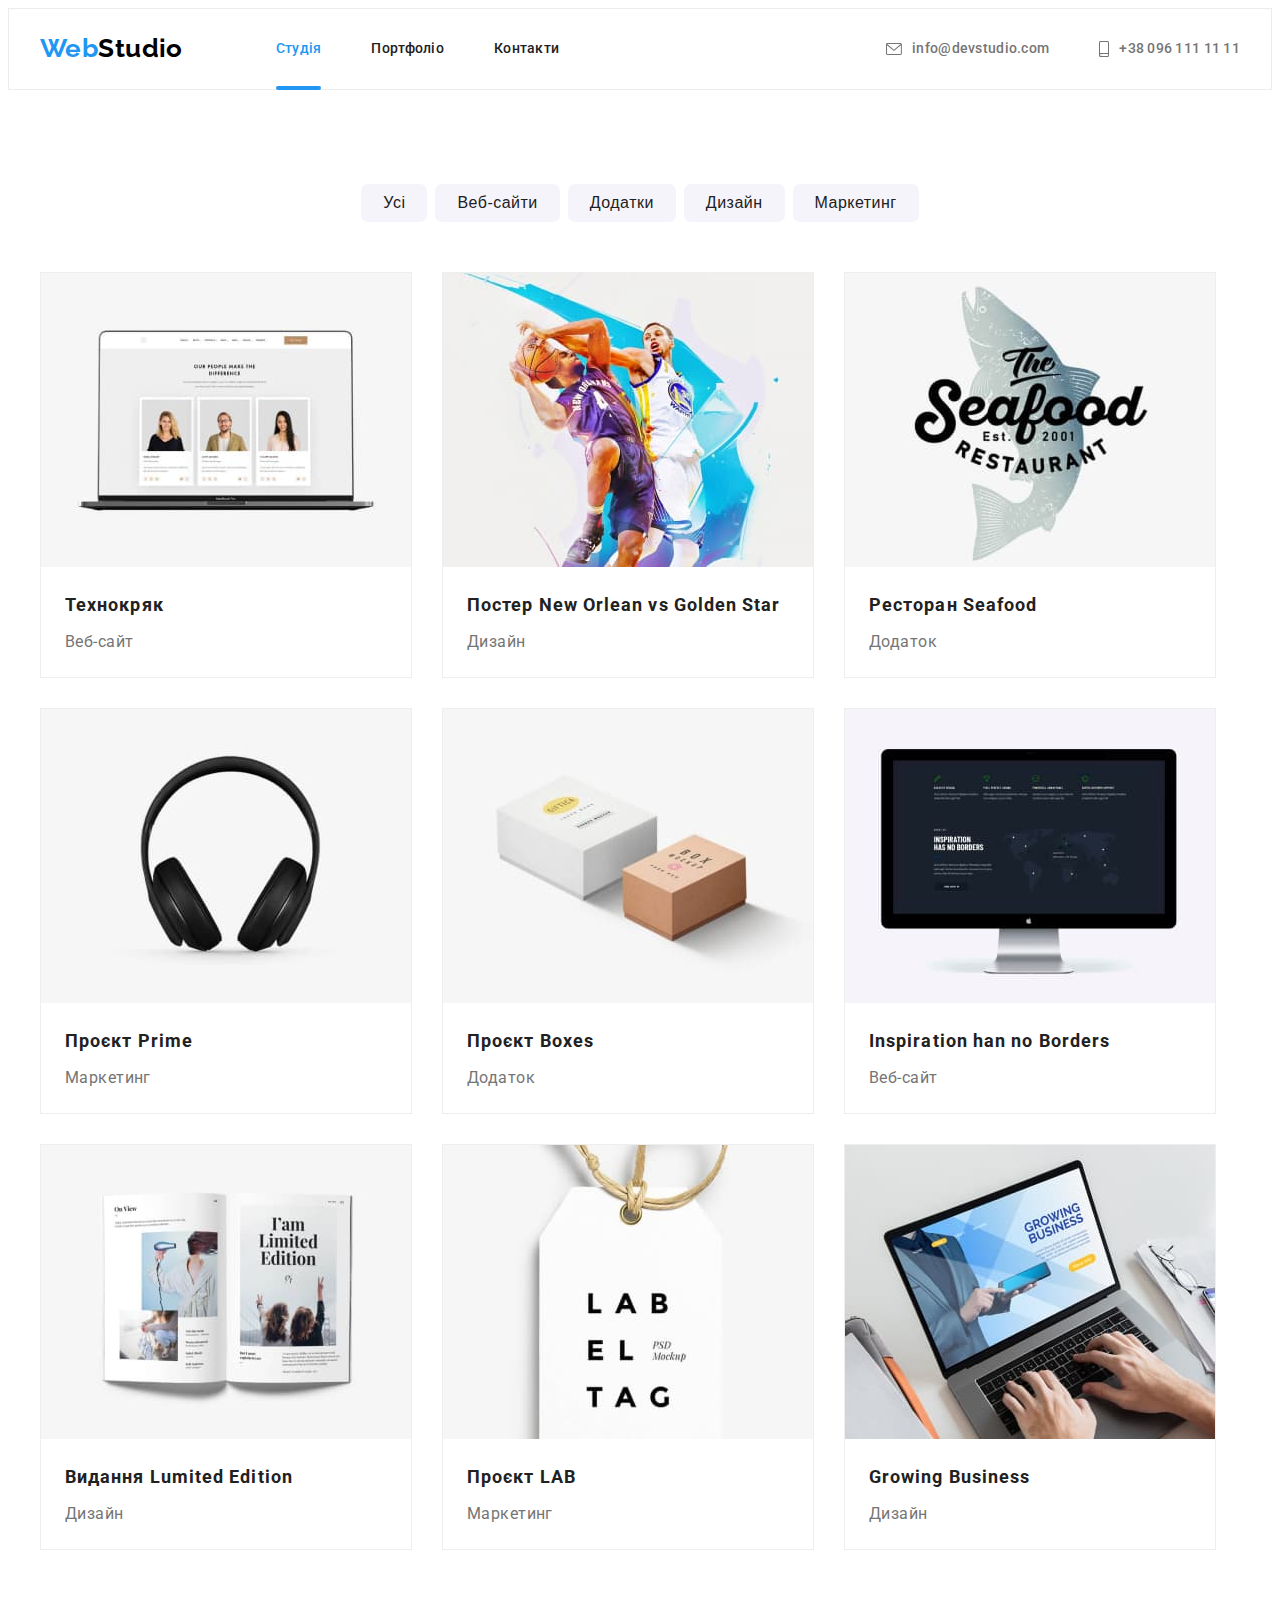
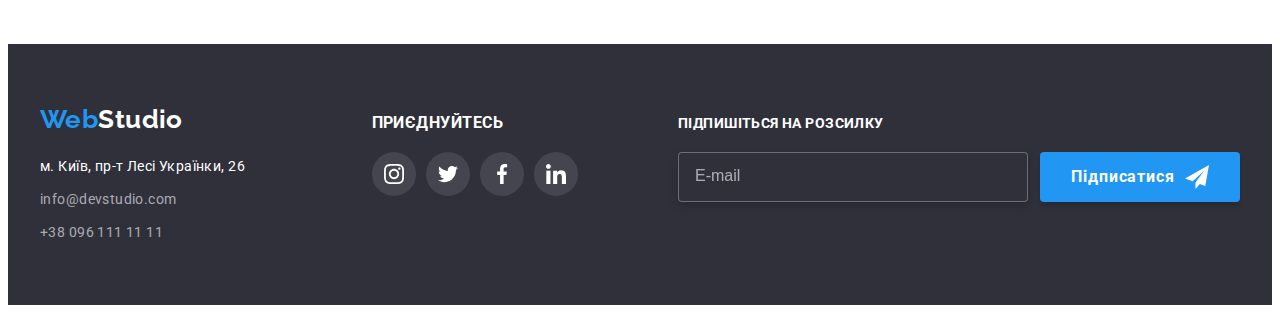
==== commit 68c1076b: "Homework 7 Module 7" ====
--- a/portfolio.html
+++ b/portfolio.html
@@ -17,7 +17,7 @@
     <header class="header">
         <div class="header-container container">
         <nav class="navigation">
-        <a href="./index.html" class="logo link"><span class="accent">Web</span>Studio</a>
+        <a href="./index.html" class="logo header-logo link"><span class="accent">Web</span>Studio</a>
         <ul class="navigation__list list">
             <li><a href="./index.html" class="navigation__link link current">Студія</a></li>
             <li><a href="./portfolio.html" class="navigation__link link">Портфоліо</a></li>
--- a/css/main.min.css
+++ b/css/main.min.css
@@ -1 +1 @@
-p,h1,h2,h3,h4,h5,h6{margin:0px}ul{margin:0px;padding-left:0px}.link{text-decoration:none;color:inherit}.list{list-style:none}button{cursor:pointer}img{display:block;height:auto}body{font-family:"Roboto",sans-serif;background-color:var(--primary-white-color);color:var(--title-text-color);font-size:14px;letter-spacing:.03em}.section{padding-top:94px;padding-bottom:94px}.section-title{font-size:36px;line-height:1.16;text-align:center;margin-bottom:50px}.visually-hidden{position:absolute;width:1px;height:1px;margin:-1px;border:0;padding:0;white-space:nowrap;-webkit-clip-path:inset(100%);clip-path:inset(100%);clip:rect(0 0 0 0);overflow:hidden;opacity:0}:root{--primary-white-color: #ffffff;--primary-text-color: #757575;--secondary-background-color: #2f303a;--title-text-color: #212121;--accent-color: #2196f3;--buttons-background: #f5f4fa;--footer-links-color: rgba(255, 255, 255, 0.6);--main-margin-bottom: 32px;--margin-bottom-benefits: 10px;--max-width: 270px;--margin-right: 30px;--transition: 250ms cubic-bezier(0.4, 0, 0.2, 1)}.buttons__list,.modal__form-btn,.modal__contract-label,.modal__contract-text,.modal__close,.social__link,.social__list,.client__soc-link,.team__soc-link,.team__soc-list,.connection__link,.connection__list,.navigation__list,.navigation,.header-container{display:flex;align-items:center}.container{width:1200px;padding:0px 15px;margin:0 auto}.header{border:1px solid #ececec}.navigation{margin-right:auto}.logo{font-family:"Raleway";font-size:26px;font-weight:700;line-height:1.2;letter-spacing:em;color:#000;display:inline-block}.header-logo{margin-right:93px}.accent{color:var(--accent-color)}.navigation__list{gap:50px}.navigation__list:not(:last-child){margin-right:30px}.navigation__link{font-size:px;font-weight:500;line-height:1.14;letter-spacing:0.02em;display:block;padding:32px 0;transition:color var(--transition);position:relative}.navigation__link:hover,.navigation__link:focus{color:var(--accent-color)}.navigation__link.current::after{content:"";width:100%;height:4px;position:absolute;bottom:-1px;left:0;border-radius:2px;background-color:var(--accent-color)}.current{color:var(--accent-color)}.connection__list{gap:50px}.connection__list:not(:last-child){margin-right:30px}.connection__link{font-size:px;font-weight:500;line-height:1.14;letter-spacing:0.02em;color:var(--primary-text-color);transition:color var(--transition)}.connection__link:hover,.connection__link:focus{color:var(--accent-color)}.connection__mail{fill:currentColor;margin-right:10px}.connection__mail:hover,.connection__mail:focus{fill:var(--accent-color)}.connection__tel{fill:currentColor;margin-right:10px}.connection__tel:hover,.connection__tel:focus{fill:var(--accent-color)}.hero{background:var(--secondary-background-color);text-align:center;padding:200px 0;background-image:linear-gradient(rgba(47, 48, 58, 0.4), rgba(47, 48, 58, 0.4)),url("../img/img_hero_bg.jpg");background-repeat:no-repeat;background-size:cover;background-position:center;max-width:1600px;margin:0 auto}.hero__title{font-size:44px;font-weight:900;line-height:1.36;letter-spacing:0.06em;text-align:center;text-transform:uppercase;max-width:696px;margin:0 auto;margin-bottom:31px}.title--light-color{color:var(--primary-white-color)}.hero__btn{font-size:16px;font-weight:700;line-height:1.9;letter-spacing:0.06em;font-family:inherit;display:block;align-items:center;text-align:center;color:var(--primary-white-color);background:var(--accent-color);box-shadow:0px 4px 4px rgba(0,0,0,.15);border-radius:4px;margin:0 auto;padding:10px 32px;border-radius:7px;border:none;transition:var(--transition)}.hero__btn:hover,.hero__btn:focus{background:#188ce8}.benefit{padding-bottom:0}.benefit__list{display:flex;gap:30px}.benefit__item::before{display:block;content:"";height:120px;background-repeat:no-repeat;background-position:center;background-color:#f5f4fa;border-radius:4px;margin-bottom:30px}.icon-antenna::before{background-image:url("../img/img_antenna.png")}.icon-clock::before{background-image:url("../img/img_clock.png")}.icon-diagram::before{background-image:url("../img/img_diagram.png")}.icon-astronaut::before{background-image:url("../img/img_astronaut.png")}.benefit__title{font-size:14px;line-height:1.14;letter-spacing:em;text-transform:uppercase;margin-bottom:var(--margin-bottom-benefits)}.benefit__text{line-height:1.71;color:var(--primary-text-color);max-width:var(--max-width)}.work{background:var(--primary-white-color)}.work__list{display:flex;gap:var(--margin-right)}.work__item{position:relative}.work__title{font-size:px;font-weight:700;line-height:1.14;letter-spacing:em;display:flex;padding:27px;color:var(--primary-white-color);background-color:rgba(47,48,58,.8);text-align:center;justify-content:center;text-transform:uppercase;position:absolute;bottom:0;width:100%}.team{background:var(--buttons-background)}.team__list{display:flex;gap:var(--margin-right)}.team__item{background-color:var(--primary-white-color);box-shadow:0px 1px 3px rgba(0,0,0,.12),0px 1px 1px rgba(0,0,0,.14),0px 2px 1px rgba(0,0,0,.2);border-radius:0px 0px 4px 4px}.team__container{padding-top:30px;padding-bottom:30px}.team__name{font-size:16px;font-weight:500;line-height:1.18;letter-spacing:em;text-align:center;margin-bottom:10px}.team__position{font-size:16px;line-height:1.18;letter-spacing:em;text-align:center;color:var(--primary-text-color);margin-bottom:16px}.team__soc-list{justify-content:center}.team__soc-items{width:44px;height:44px}.team__soc-items:not(:last-child){margin-right:10px}.team__soc-link{width:100%;height:100%;justify-content:center;border-radius:50%;background-color:var(--primary-white-color);color:#afb1b8;transition:color var(--transition),background-color var(--transition)}.team__soc-link:hover,.team__soc-link:focus{background-color:var(--accent-color);color:var(--primary-white-color)}.team__soc-icons{fill:currentColor}.team__soc-icons:hover{fill:var(--primary-white-color)}.client__list{display:flex;gap:var(--margin-right)}.client__link{width:170px;height:92px}.client__soc-link{width:100%;height:100%;justify-content:center;border:1px solid #afb1b8;border-radius:4px;background-color:var(--primary-white-color);color:#afb1b8;fill:currentColor;transition:fill var(--transition),border-color var(--transition)}.client__soc-link:hover,.client__soc-link:focus{fill:var(--accent-color);border-color:var(--accent-color)}.footer{background:var(--secondary-background-color);padding-top:60px;padding-bottom:60px}.footer-container{display:flex;align-items:baseline;justify-content:space-between}.address-container{min-width:231px}.address-container__logo-footer{font-size:26px;font-weight:700;line-height:1.2;letter-spacing:em;font-family:"Raleway";color:var(--primary-white-color);display:inline-block}.address{margin-top:20px}.address__list{display:flex;flex-direction:column;gap:9px}.address__map{font-style:normal;line-height:1.71;color:var(--primary-white-color)}.address__connection-link{font-style:normal;line-height:1.71;color:rgba(255,255,255,.6);transition:color var(--transition)}.address__connection-link:hover,.address__connection-link:focus{color:var(--accent-color)}.social__title{font-size:px;font-weight:700;line-height:1.14;letter-spacing:0.03em;color:var(--primary-white-color);margin-bottom:20px;text-transform:uppercase;margin-bottom:20px}.social__items{width:44px;height:44px}.social__items:not(:last-child){margin-right:10px}.social__link{width:100%;height:100%;justify-content:center;border-radius:50%;background-color:rgba(255,255,255,.1);transition:background-color var(--transition)}.social__link:hover,.social__link:focus{background-color:var(--accent-color)}.footer-form{margin:0;padding:0}.footer-form__text{font-size:px;font-weight:700;line-height:1.14;letter-spacing:0.03em;color:var(--primary-white-color);margin-bottom:20px;text-transform:uppercase;margin-bottom:20px}.form-container{display:flex}.form-container input::-moz-placeholder{font-size:16px;font-weight:400;line-height:1.25;letter-spacing:em;color:rgba(255,255,255,.6)}.form-container input:-ms-input-placeholder{font-size:16px;font-weight:400;line-height:1.25;letter-spacing:em;color:rgba(255,255,255,.6)}.form-container input::placeholder{font-size:16px;font-weight:400;line-height:1.25;letter-spacing:em;color:rgba(255,255,255,.6)}.form-container:focus-within .footer-input{outline:1px solid var(--accent-color)}.form-container__input{padding:15px 155px 15px 16px;outline:none;background-color:#2f303a;border:1px solid rgba(255,255,255,.3);filter:drop-shadow(0px 4px 4px rgba(0, 0, 0, 0.15));border-radius:4px;color:rgba(255,255,255,.6);transition:outline-color var(--transition)}.form-container__submit{font-size:16px;font-weight:700;letter-spacing:0.06em;display:inline-flex;justify-content:center;align-items:center;margin-left:12px;width:200px;height:50px;font-family:"Roboto";font-style:normal;gap:10px;background:var(--accent-color);box-shadow:0px 4px 4px rgba(0,0,0,.15);border:none;border-radius:4px;color:var(--primary-white-color)}.form-container__icon{top:13px;left:148px}.backdrop{position:fixed;top:0;left:0;width:100%;height:100%;background-color:rgba(0,0,0,.2);opacity:1;transition:opacity var(--transition)}.is-hidden{opacity:0;pointer-events:none;visibility:hidden}.backdrop.is-hidden .modal{transform:translate(-50%, -50%) scale(1.1)}.modal{position:absolute;top:50%;left:50%;height:581px;width:528px;transform:translate(-50%, -50%) scale(1);background:var(--primary-white-color);box-shadow:0px 1px 3px rgba(0,0,0,.12),0px 1px 1px rgba(0,0,0,.14),0px 2px 1px rgba(0,0,0,.2);border-radius:4px;transition:var(--transition);padding:40px}.modal__close{position:absolute;width:30px;height:30px;top:8px;right:8px;padding:0;fill:#000;background:var(--primary-white-color);border:1px solid rgba(0,0,0,.1);border-radius:50%;justify-content:center;transition:outline-color var(--transition)}.modal__close:hover,.modal__close:focus{outline:1px solid var(--accent-color)}.modal__icon{color:#000;transition:fill var(--transition)}.modal__icon:hover,.modal__icon:focus{fill:var(--accent-color)}.modal__heading{font-size:20px;font-weight:700;line-height:1.15;letter-spacing:0.03em;text-align:center;color:var(--title-text-color);margin-bottom:12px}.modal__input-group{position:relative;margin-bottom:10px}.modal__input-group-coment{margin-bottom:20px}.modal__label{display:block;margin-bottom:4px;font-size:12px;line-height:1.1666666667;letter-spacing:.01em;color:var(--primary-text-color)}.modal__input{width:100%;height:40px;border:1px solid rgba(33,33,33,.2);border-radius:4px;padding-left:12px;transition:outline-color var(--transition);padding:0 0 0 40px}.modal__input-group:focus-within .modal__input{outline:1px solid var(--accent-color)}.modal__icon-form{position:absolute;top:50%;left:12px;transition:fill var(--transition)}.modal__input-group:focus-within .modal__icon-form{fill:var(--accent-color)}.modal__textarea{display:block;width:448px;height:120px;padding:12px 16px;resize:none;outline:none;cursor:pointer;border:1px solid rgba(33,33,33,.2);border-radius:4px;transition:outline-color var(--transition);margin-bottom:20px}.modal__input-group-coment:focus-within .modal__textarea{outline:1px solid var(--accent-color)}.modal__input-group textarea::-moz-placeholder{color:rgba(117,117,117,.5)}.modal__input-group textarea:-ms-input-placeholder{color:rgba(117,117,117,.5)}.modal__input-group textarea::placeholder{color:rgba(117,117,117,.5)}.modal__contract-text{margin-left:12px;margin-bottom:30px;justify-content:center;width:423px;height:24px;font-size:14px;line-height:1.7142857143;color:var(--primary-text-color)}.modal__contract-label{justify-content:center}.modal__contract-check{-webkit-appearance:none;-moz-appearance:none;appearance:none}.modal__icon-check{display:inline-block;margin-right:10px;width:16px;height:15px;border:2px solid var(--title-text-color);border-radius:4px;transition-property:background-color,border-color;transition-duration:250ms;transition-timing-function:cubic-bezier(0.4, 0, 0.2, 1)}.modal__contract-check:checked+.modal__icon-check{border-color:var(--accent-color);background-image:url("../img/check.svg.svg");background-position:center;background-size:contain;background-color:var(--accent-color);background-origin:border-box}.modal__link{display:block;padding-left:10px;color:var(--accent-color)}.modal__form-btn{font-size:16px;font-weight:700;line-height:1.88;letter-spacing:0.06em;padding:0;margin:0;justify-content:center;margin-left:124px;color:var(--primary-white-color);background-color:var(--accent-color);cursor:pointer;font-family:inherit;text-align:center;width:200px;height:50px;background:var(--accent-color);border:none;box-shadow:0px 4px 4px rgba(33,150,243,.15);border-radius:4px;transition:var(--transition)}.buttons__list{justify-content:center;gap:8px;margin-bottom:50px}.buttons__btn{font-size:16px;font-weight:500;line-height:1.625;letter-spacing:0.03em;cursor:pointer;text-align:center;color:var(--title-text-color);background:var(--buttons-background);border-radius:4px;display:block;padding:6px 22px;border-radius:7px;border:none;transition:color var(--transition),background-color var(--transition),box-shadow var(--transition)}.buttons__btn:hover,.buttons__btn:focus{background-color:var(--accent-color);color:var(--primary-white-color);box-shadow:0px 3px 1px rgba(0,0,0,.1),0px 1px 2px rgba(0,0,0,.08),0px 2px 2px rgba(0,0,0,.12)}.projects__list{display:flex;flex-wrap:wrap}.projects__item{width:370px;margin-right:var(--margin-right);margin-bottom:30px;background-color:var(--primary-white-color);border:1px solid #eee;transition:box-shadow var(--transition)}.projects__item:hover,.projects__item:focus{box-shadow:0px 1px 1px rgba(0,0,0,.12),0px 4px 4px rgba(0,0,0,.06),1px 4px 6px rgba(0,0,0,.16)}.projects__item:nth-child(3n){margin-right:0}.projects__item:nth-last-child(-n+3){margin-bottom:0}.projects__item:hover .projects__cover-text,.projects__item:focus .projects__cover-text{transform:translateY(0%)}.projects__thumb{position:relative;overflow:hidden}.projects__photo{display:block;width:370px;height:294px}.projects__cover-text{position:absolute;width:100%;height:100%;left:0;top:0;padding:63px 24px;font-size:18px;line-height:1.5555555556;color:var(--primary-white-color);background-color:rgba(33,150,243,.9);transform:translateY(100%);transition:transform var(--transition)}.projects{padding:20px 24px}.projects__title{font-size:18px;line-height:2;letter-spacing:0.06em;color:var(--title-text-color)}.projects__text{font-size:16px;line-height:1.87;letter-spacing:em;color:var(--primary-text-color);margin-top:4px}/*# sourceMappingURL=main.min.css.map */+:root{--primary-white-color: #ffffff;--primary-text-color: #757575;--secondary-background-color: #2f303a;--title-text-color: #212121;--accent-color: #2196f3;--buttons-background: #f5f4fa;--footer-links-color: rgba(255, 255, 255, 0.6);--main-margin-bottom: 32px;--margin-bottom-benefits: 10px;--max-width: 270px;--margin-right: 30px;--transition: 250ms cubic-bezier(0.4, 0, 0.2, 1)}.buttons__list,.social__link,.social__list,.client__soc-link,.team__soc-link,.team__soc-list,.connection__link,.connection__list,.navigation__list,.navigation,.header-container,.modal__form-btn,.modal__contract-label,.modal__contract-text,.modal__close{display:flex;align-items:center}.visually-hidden{position:absolute;width:1px;height:1px;margin:-1px;border:0;padding:0;white-space:nowrap;-webkit-clip-path:inset(100%);clip-path:inset(100%);clip:rect(0 0 0 0);overflow:hidden;opacity:0}p,h1,h2,h3,h4,h5,h6{margin:0px}ul{margin:0px;padding-left:0px}.link{text-decoration:none;color:inherit}.list{list-style:none}button{cursor:pointer}img{display:block;height:auto}body{font-family:"Roboto",sans-serif;background-color:var(--primary-white-color);color:var(--title-text-color);font-size:14px;letter-spacing:.03em}.container{width:1200px;padding:0px 15px;margin:0 auto}.section{padding-top:94px;padding-bottom:94px}.section-title{font-size:36px;line-height:1.16;text-align:center;margin-bottom:50px}.backdrop{position:fixed;top:0;left:0;width:100%;height:100%;background-color:rgba(0,0,0,.2);opacity:1;transition:opacity var(--transition)}.is-hidden{opacity:0;pointer-events:none;visibility:hidden}.backdrop.is-hidden .modal{transform:translate(-50%, -50%) scale(1.1)}.modal{position:absolute;top:50%;left:50%;height:581px;width:528px;transform:translate(-50%, -50%) scale(1);background:var(--primary-white-color);box-shadow:0px 1px 3px rgba(0,0,0,.12),0px 1px 1px rgba(0,0,0,.14),0px 2px 1px rgba(0,0,0,.2);border-radius:4px;transition:var(--transition);padding:40px}.modal__close{position:absolute;width:30px;height:30px;top:8px;right:8px;padding:0;fill:#000;background:var(--primary-white-color);border:1px solid rgba(0,0,0,.1);border-radius:50%;justify-content:center;transition:outline-color var(--transition)}.modal__close:hover,.modal__close:focus{outline:1px solid var(--accent-color)}.modal__icon{color:#000;transition:fill var(--transition)}.modal__icon:hover,.modal__icon:focus{fill:var(--accent-color)}.modal__heading{font-size:20px;font-weight:700;line-height:1.15;letter-spacing:0.03em;text-align:center;color:var(--title-text-color);margin-bottom:12px}.modal__input-group{position:relative;margin-bottom:10px}.modal__input-group-coment{margin-bottom:20px}.modal__label{display:block;margin-bottom:4px;font-size:12px;line-height:1.1666666667;letter-spacing:.01em;color:var(--primary-text-color)}.modal__input{width:100%;height:40px;border:1px solid rgba(33,33,33,.2);border-radius:4px;padding-left:12px;transition:outline-color var(--transition);padding:0 0 0 40px}.modal__input-group:focus-within .modal__input{outline:1px solid var(--accent-color)}.modal__icon-form{position:absolute;top:50%;left:12px;transition:fill var(--transition)}.modal__input-group:focus-within .modal__icon-form{fill:var(--accent-color)}.modal__textarea{display:block;width:448px;height:120px;padding:12px 16px;resize:none;outline:none;cursor:pointer;border:1px solid rgba(33,33,33,.2);border-radius:4px;transition:outline-color var(--transition);margin-bottom:20px}.modal__input-group-coment:focus-within .modal__textarea{outline:1px solid var(--accent-color)}.modal__input-group textarea::-moz-placeholder{color:rgba(117,117,117,.5)}.modal__input-group textarea:-ms-input-placeholder{color:rgba(117,117,117,.5)}.modal__input-group textarea::placeholder{color:rgba(117,117,117,.5)}.modal__contract-text{margin-left:12px;margin-bottom:30px;justify-content:center;width:423px;height:24px;font-size:14px;line-height:1.7142857143;color:var(--primary-text-color)}.modal__contract-label{justify-content:center}.modal__contract-check{-webkit-appearance:none;-moz-appearance:none;appearance:none}.modal__icon-check{display:inline-block;margin-right:10px;width:16px;height:15px;border:2px solid var(--title-text-color);border-radius:4px;transition-property:background-color,border-color;transition-duration:250ms;transition-timing-function:cubic-bezier(0.4, 0, 0.2, 1)}.modal__contract-check:checked+.modal__icon-check{border-color:var(--accent-color);background-image:url("../img/check.svg.svg");background-position:center;background-size:contain;background-color:var(--accent-color);background-origin:border-box}.modal__link{display:block;padding-left:10px;color:var(--accent-color)}.modal__form-btn{font-size:16px;font-weight:700;line-height:1.88;letter-spacing:0.06em;padding:0;margin:0;justify-content:center;margin-left:124px;color:var(--primary-white-color);background-color:var(--accent-color);cursor:pointer;font-family:inherit;text-align:center;width:200px;height:50px;background:var(--accent-color);border:none;box-shadow:0px 4px 4px rgba(33,150,243,.15);border-radius:4px;transition:var(--transition)}.header{border:1px solid #ececec}.navigation{margin-right:auto}.logo{font-family:"Raleway";font-size:26px;font-weight:700;line-height:1.2;letter-spacing:em;color:#000;display:inline-block}.header-logo{margin-right:93px}.accent{color:var(--accent-color)}.navigation__list{gap:50px}.navigation__list:not(:last-child){margin-right:30px}.navigation__link{font-size:px;font-weight:500;line-height:1.14;letter-spacing:0.02em;display:block;padding:32px 0;transition:color var(--transition);position:relative}.navigation__link:hover,.navigation__link:focus{color:var(--accent-color)}.navigation__link.current::after{content:"";width:100%;height:4px;position:absolute;bottom:-1px;left:0;border-radius:2px;background-color:var(--accent-color)}.current{color:var(--accent-color)}.connection__list{gap:50px}.connection__list:not(:last-child){margin-right:30px}.connection__link{font-size:px;font-weight:500;line-height:1.14;letter-spacing:0.02em;color:var(--primary-text-color);transition:color var(--transition)}.connection__link:hover,.connection__link:focus{color:var(--accent-color)}.connection__mail{fill:currentColor;margin-right:10px}.connection__mail:hover,.connection__mail:focus{fill:var(--accent-color)}.connection__tel{fill:currentColor;margin-right:10px}.connection__tel:hover,.connection__tel:focus{fill:var(--accent-color)}.hero{background:var(--secondary-background-color);text-align:center;padding:200px 0;background-image:linear-gradient(rgba(47, 48, 58, 0.4), rgba(47, 48, 58, 0.4)),url("../img/img_hero_bg.jpg");background-repeat:no-repeat;background-size:cover;background-position:center;max-width:1600px;margin:0 auto}.hero__title{font-size:44px;font-weight:900;line-height:1.36;letter-spacing:0.06em;text-align:center;text-transform:uppercase;max-width:696px;margin:0 auto;margin-bottom:31px}.title--light-color{color:var(--primary-white-color)}.hero__btn{font-size:16px;font-weight:700;line-height:1.9;letter-spacing:0.06em;font-family:inherit;display:block;align-items:center;text-align:center;color:var(--primary-white-color);background:var(--accent-color);box-shadow:0px 4px 4px rgba(0,0,0,.15);border-radius:4px;margin:0 auto;padding:10px 32px;border-radius:7px;border:none;transition:var(--transition)}.hero__btn:hover,.hero__btn:focus{background:#188ce8}.benefit{padding-bottom:0}.benefit__list{display:flex;gap:30px}.benefit__item::before{display:block;content:"";height:120px;background-repeat:no-repeat;background-position:center;background-color:#f5f4fa;border-radius:4px;margin-bottom:30px}.icon-antenna::before{background-image:url("../img/img_antenna.png")}.icon-clock::before{background-image:url("../img/img_clock.png")}.icon-diagram::before{background-image:url("../img/img_diagram.png")}.icon-astronaut::before{background-image:url("../img/img_astronaut.png")}.benefit__title{font-size:14px;line-height:1.14;letter-spacing:em;text-transform:uppercase;margin-bottom:var(--margin-bottom-benefits)}.benefit__text{line-height:1.71;color:var(--primary-text-color);max-width:var(--max-width)}.work{background:var(--primary-white-color)}.work__list{display:flex;gap:var(--margin-right)}.work__item{position:relative}.work__title{font-size:px;font-weight:700;line-height:1.14;letter-spacing:em;display:flex;padding:27px;color:var(--primary-white-color);background-color:rgba(47,48,58,.8);text-align:center;justify-content:center;text-transform:uppercase;position:absolute;bottom:0;width:100%}.team{background:var(--buttons-background)}.team__list{display:flex;gap:var(--margin-right)}.team__item{background-color:var(--primary-white-color);box-shadow:0px 1px 3px rgba(0,0,0,.12),0px 1px 1px rgba(0,0,0,.14),0px 2px 1px rgba(0,0,0,.2);border-radius:0px 0px 4px 4px}.team__container{padding-top:30px;padding-bottom:30px}.team__name{font-size:16px;font-weight:500;line-height:1.18;letter-spacing:em;text-align:center;margin-bottom:10px}.team__position{font-size:16px;line-height:1.18;letter-spacing:em;text-align:center;color:var(--primary-text-color);margin-bottom:16px}.team__soc-list{justify-content:center}.team__soc-items{width:44px;height:44px}.team__soc-items:not(:last-child){margin-right:10px}.team__soc-link{width:100%;height:100%;justify-content:center;border-radius:50%;background-color:var(--primary-white-color);color:#afb1b8;transition:color var(--transition),background-color var(--transition)}.team__soc-link:hover,.team__soc-link:focus{background-color:var(--accent-color);color:var(--primary-white-color)}.team__soc-icons{fill:currentColor}.team__soc-icons:hover{fill:var(--primary-white-color)}.client__list{display:flex;gap:var(--margin-right)}.client__link{width:170px;height:92px}.client__soc-link{width:100%;height:100%;justify-content:center;border:1px solid #afb1b8;border-radius:4px;background-color:var(--primary-white-color);color:#afb1b8;fill:currentColor;transition:fill var(--transition),border-color var(--transition)}.client__soc-link:hover,.client__soc-link:focus{fill:var(--accent-color);border-color:var(--accent-color)}.footer{background:var(--secondary-background-color);padding-top:60px;padding-bottom:60px}.footer-container{display:flex;align-items:baseline;justify-content:space-between}.address-container{min-width:231px}.address-container__logo-footer{font-size:26px;font-weight:700;line-height:1.2;letter-spacing:em;font-family:"Raleway";color:var(--primary-white-color);display:inline-block}.address{margin-top:20px}.address__list{display:flex;flex-direction:column;gap:9px}.address__map{font-style:normal;line-height:1.71;color:var(--primary-white-color)}.address__connection-link{font-style:normal;line-height:1.71;color:rgba(255,255,255,.6);transition:color var(--transition)}.address__connection-link:hover,.address__connection-link:focus{color:var(--accent-color)}.social__title{font-size:px;font-weight:700;line-height:1.14;letter-spacing:0.03em;color:var(--primary-white-color);margin-bottom:20px;text-transform:uppercase;margin-bottom:20px}.social__items{width:44px;height:44px}.social__items:not(:last-child){margin-right:10px}.social__link{width:100%;height:100%;justify-content:center;border-radius:50%;background-color:rgba(255,255,255,.1);transition:background-color var(--transition)}.social__link:hover,.social__link:focus{background-color:var(--accent-color)}.footer-form{margin:0;padding:0}.footer-form__text{font-size:px;font-weight:700;line-height:1.14;letter-spacing:0.03em;color:var(--primary-white-color);margin-bottom:20px;text-transform:uppercase;margin-bottom:20px}.form-container{display:flex}.form-container input::-moz-placeholder{font-size:16px;font-weight:400;line-height:1.25;letter-spacing:em;color:rgba(255,255,255,.6)}.form-container input:-ms-input-placeholder{font-size:16px;font-weight:400;line-height:1.25;letter-spacing:em;color:rgba(255,255,255,.6)}.form-container input::placeholder{font-size:16px;font-weight:400;line-height:1.25;letter-spacing:em;color:rgba(255,255,255,.6)}.form-container:focus-within .footer-input{outline:1px solid var(--accent-color)}.form-container__input{padding:15px 155px 15px 16px;outline:none;background-color:#2f303a;border:1px solid rgba(255,255,255,.3);filter:drop-shadow(0px 4px 4px rgba(0, 0, 0, 0.15));border-radius:4px;color:rgba(255,255,255,.6);transition:outline-color var(--transition)}.form-container__submit{font-size:16px;font-weight:700;letter-spacing:0.06em;display:inline-flex;justify-content:center;align-items:center;margin-left:12px;width:200px;height:50px;font-family:"Roboto";font-style:normal;gap:10px;background:var(--accent-color);box-shadow:0px 4px 4px rgba(0,0,0,.15);border:none;border-radius:4px;color:var(--primary-white-color)}.form-container__icon{top:13px;left:148px}.buttons__list{justify-content:center;gap:8px;margin-bottom:50px}.buttons__btn{font-size:16px;font-weight:500;line-height:1.625;letter-spacing:0.03em;cursor:pointer;text-align:center;color:var(--title-text-color);background:var(--buttons-background);border-radius:4px;display:block;padding:6px 22px;border-radius:7px;border:none;transition:color var(--transition),background-color var(--transition),box-shadow var(--transition)}.buttons__btn:hover,.buttons__btn:focus{background-color:var(--accent-color);color:var(--primary-white-color);box-shadow:0px 3px 1px rgba(0,0,0,.1),0px 1px 2px rgba(0,0,0,.08),0px 2px 2px rgba(0,0,0,.12)}.projects__list{display:flex;flex-wrap:wrap}.projects__item{width:370px;margin-right:var(--margin-right);margin-bottom:30px;background-color:var(--primary-white-color);border:1px solid #eee;transition:box-shadow var(--transition)}.projects__item:hover,.projects__item:focus{box-shadow:0px 1px 1px rgba(0,0,0,.12),0px 4px 4px rgba(0,0,0,.06),1px 4px 6px rgba(0,0,0,.16)}.projects__item:nth-child(3n){margin-right:0}.projects__item:nth-last-child(-n+3){margin-bottom:0}.projects__item:hover .projects__cover-text,.projects__item:focus .projects__cover-text{transform:translateY(0%)}.projects__thumb{position:relative;overflow:hidden}.projects__photo{display:block;width:370px;height:294px}.projects__cover-text{position:absolute;width:100%;height:100%;left:0;top:0;padding:63px 24px;font-size:18px;line-height:1.5555555556;color:var(--primary-white-color);background-color:rgba(33,150,243,.9);transform:translateY(100%);transition:transform var(--transition)}.projects{padding:20px 24px}.projects__title{font-size:18px;line-height:2;letter-spacing:0.06em;color:var(--title-text-color)}.projects__text{font-size:16px;line-height:1.87;letter-spacing:em;color:var(--primary-text-color);margin-top:4px}/*# sourceMappingURL=main.min.css.map */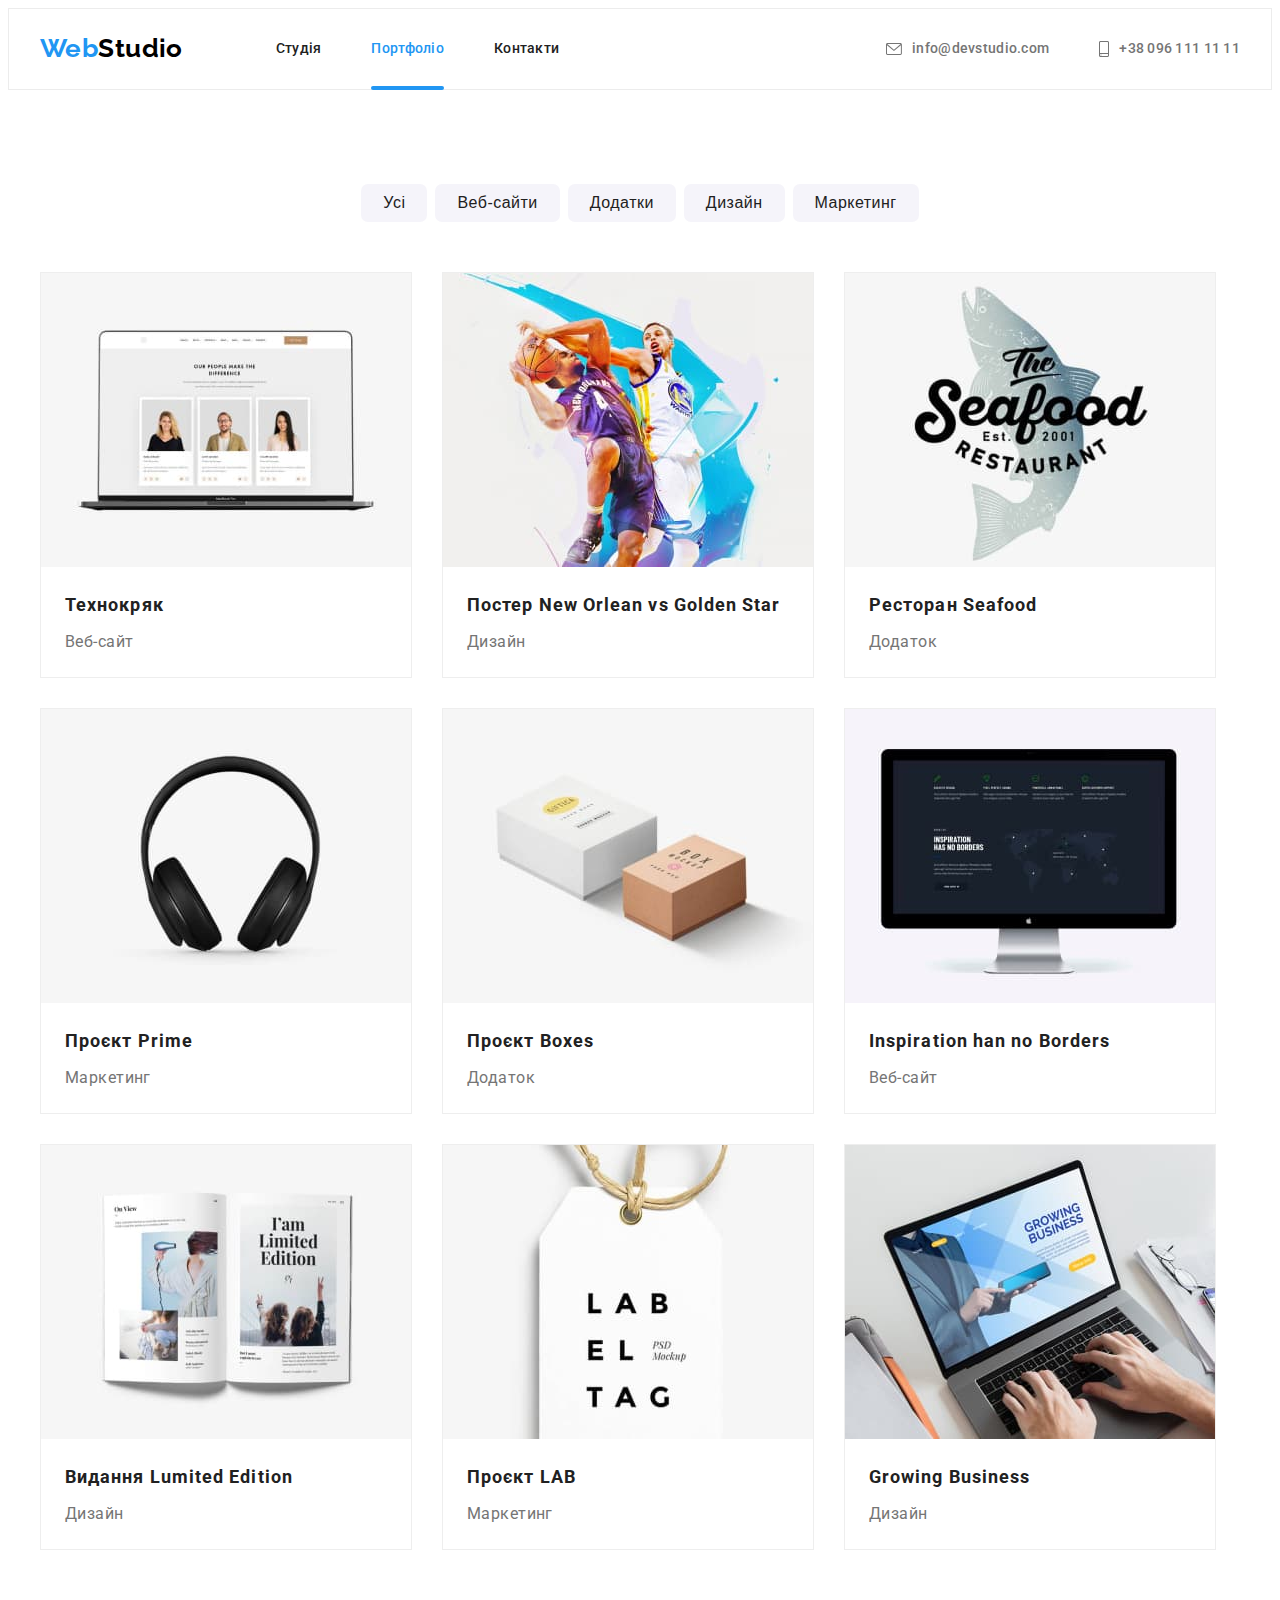
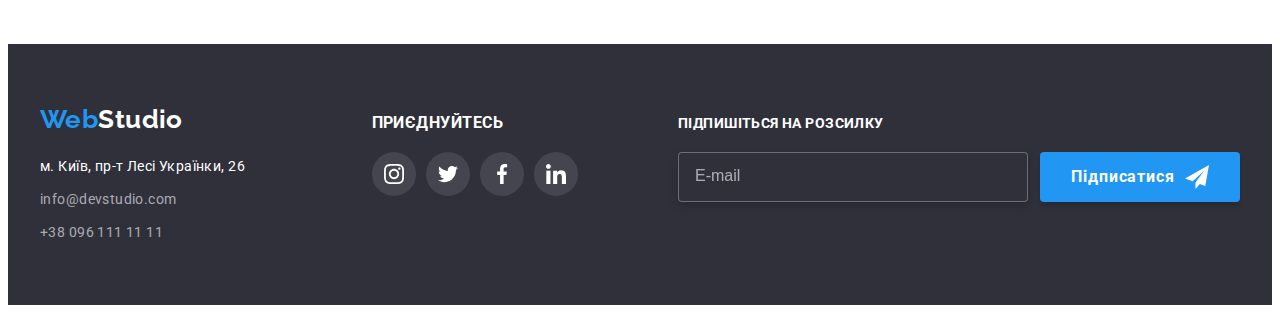
==== commit 2c2df034: "Homework 7 Module 7" ====
--- a/portfolio.html
+++ b/portfolio.html
@@ -19,8 +19,8 @@
         <nav class="navigation">
         <a href="./index.html" class="logo header-logo link"><span class="accent">Web</span>Studio</a>
         <ul class="navigation__list list">
-            <li><a href="./index.html" class="navigation__link link current">Студія</a></li>
-            <li><a href="./portfolio.html" class="navigation__link link">Портфоліо</a></li>
+            <li><a href="./index.html" class="navigation__link link">Студія</a></li>
+            <li><a href="./portfolio.html" class="navigation__link link current">Портфоліо</a></li>
             <li><a href="./index.html" class="navigation__link link">Контакти</a></li>
         </ul>
         </nav>
